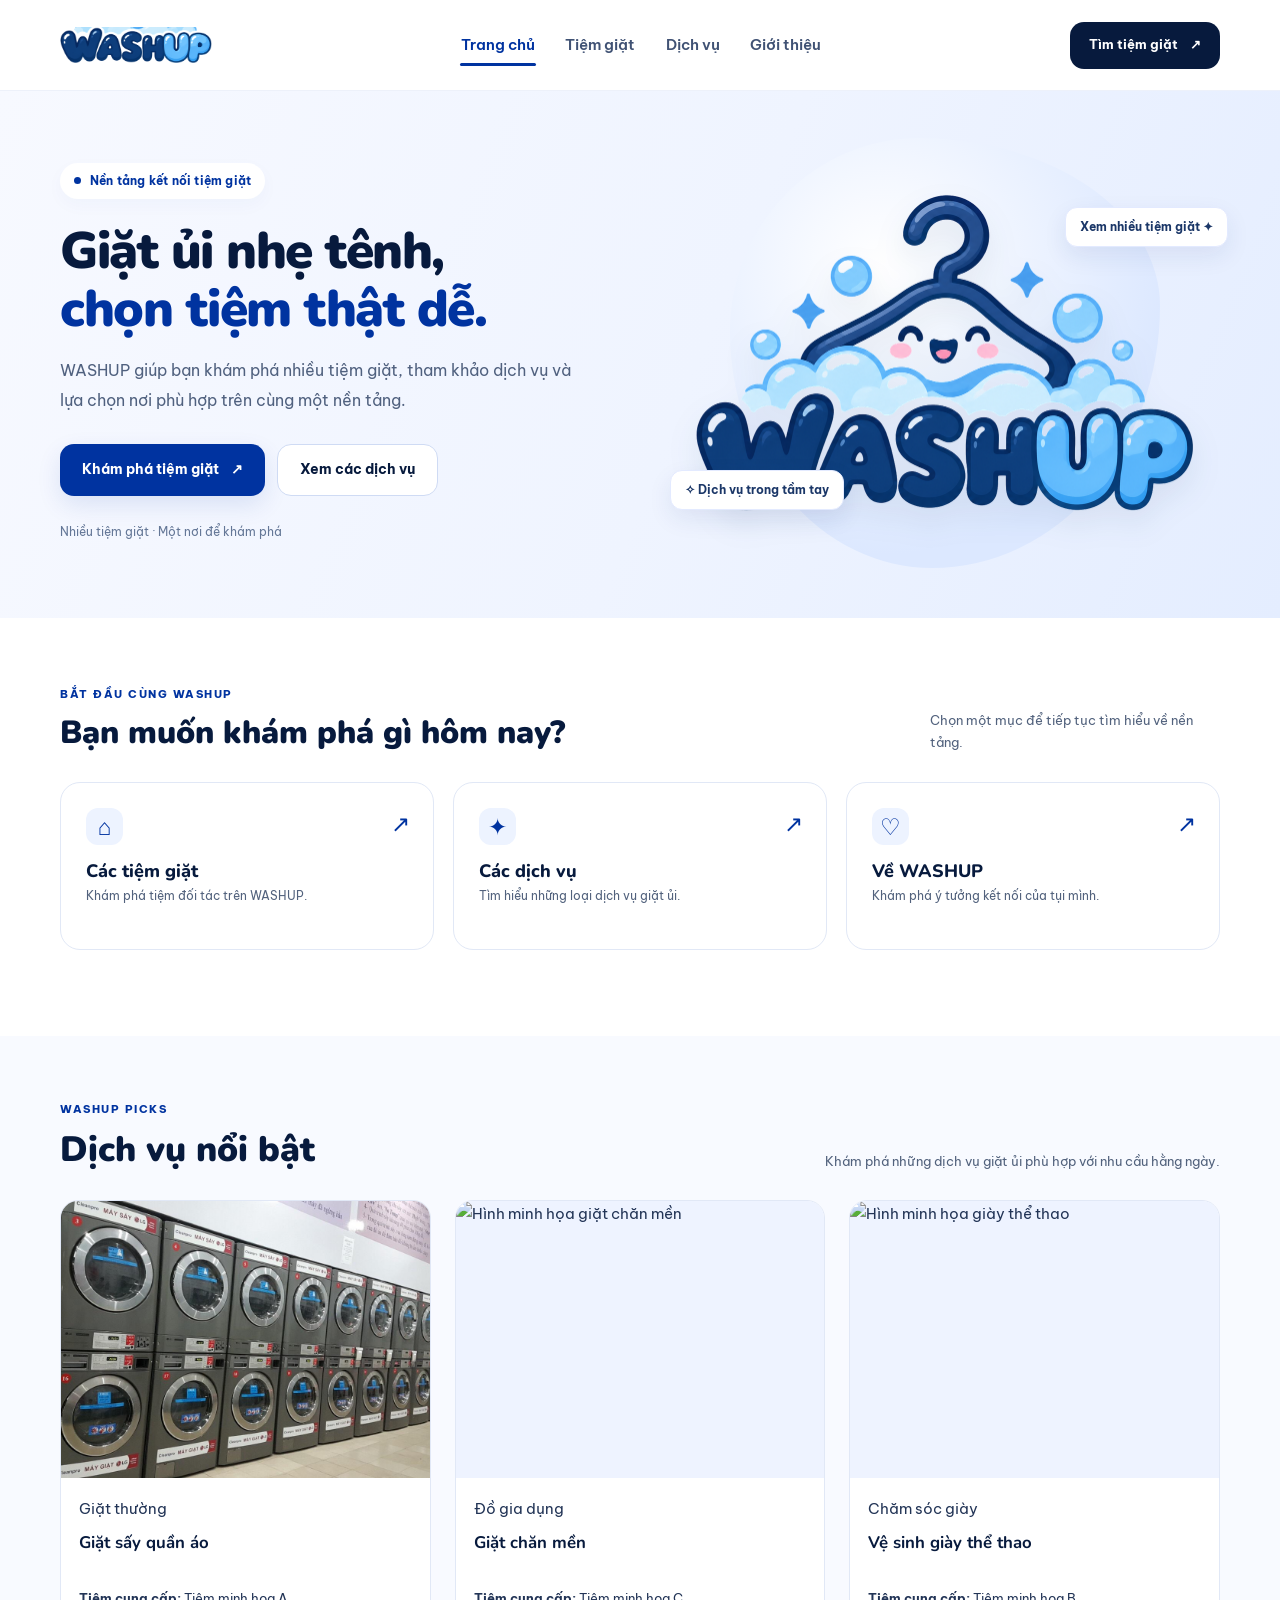
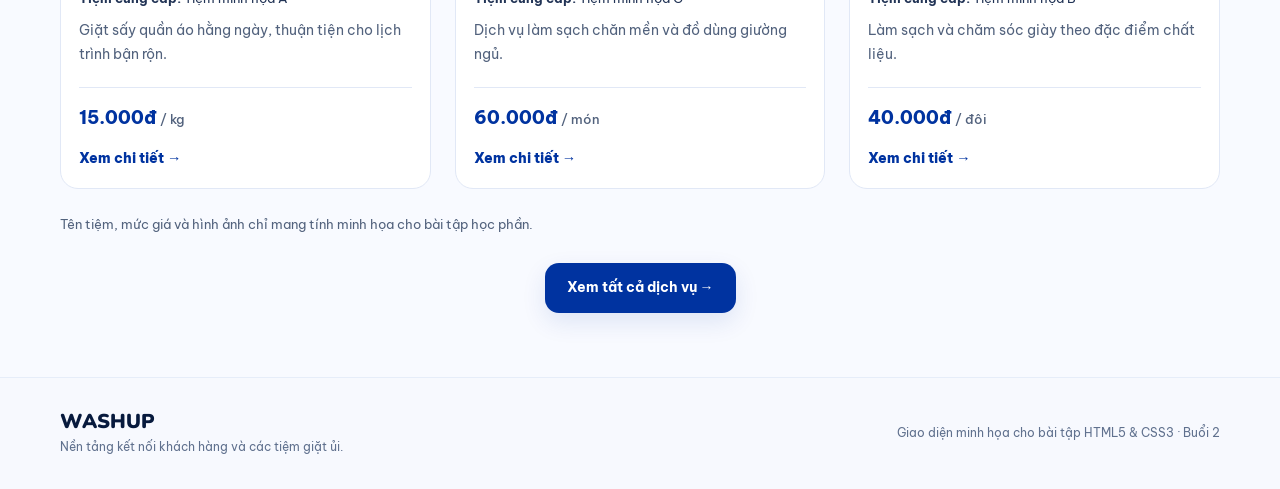
==== index.html @ eb6d55d2 "Dong bo toan bo hinh anh dich vu giat say giua tat ca cac trang HTML" ====
<!DOCTYPE html>
<html lang="vi">
<head>
  <meta charset="UTF-8" />
  <meta name="viewport" content="width=device-width, initial-scale=1" />
  <meta name="description" content="WASHUP – sàn trung gian kết nối khách hàng và các tiệm giặt ủi." />
  <title>Trang chủ | WASHUP</title>
  <link rel="stylesheet" href="css/style.css" />
</head>
<body>
  <a class="skip-link" href="#main-content">Bỏ qua menu để đến nội dung</a>
<header class="site-header">
  <div class="container header-inner">

    <!-- Logo: liên kết về trang chủ -->
    <a
      class="brand"
      href="index.html"
      aria-label="WASHUP – Về trang chủ"
    >
      <img
        src="images/washup-logo-wordmark.png"
        width="176"
        height="52"
        alt="WASHUP"
      />
    </a>

    <!-- Menu điều hướng chính -->
    <nav class="main-nav" aria-label="Điều hướng chính">
      <a href="index.html" aria-current="page">Trang chủ</a>
      <a href="shops.html">Tiệm giặt</a>
      <a href="products.html">Dịch vụ</a>
      <a href="about.html">Giới thiệu</a>
    </nav>

    <!-- Liên kết đến danh sách tiệm giặt -->
    <a class="header-cta" href="shops.html">
      Tìm tiệm giặt
      <span aria-hidden="true">↗</span>
    </a>

  </div>
</header>
  <main id="main-content">
    <!-- BƯỚC 4: Banner là giao diện HTML/CSS, chưa xử lý tìm kiếm hoặc đặt dịch vụ. -->
<section class="hero" aria-labelledby="hero-title">
  <div class="container hero-grid">

    <!-- Phần thông điệp và liên kết khám phá -->
    <div class="hero-copy">

      <span class="eyebrow">
        <span class="eyebrow-dot" aria-hidden="true"></span>
        Nền tảng kết nối tiệm giặt
      </span>

      <h1 id="hero-title">
        Giặt ủi nhẹ tênh,<br />
        <span>chọn tiệm thật dễ.</span>
      </h1>

      <p>
        WASHUP giúp bạn khám phá nhiều tiệm giặt,
        tham khảo dịch vụ và lựa chọn nơi phù hợp
        trên cùng một nền tảng.
      </p>

      <div class="hero-actions">
        <a class="btn btn-primary" href="shops.html">
          Khám phá tiệm giặt
          <span aria-hidden="true">↗</span>
        </a>

        <a class="btn btn-secondary" href="products.html">
          Xem các dịch vụ
        </a>
      </div>

      <p class="hero-note">
        Nhiều tiệm giặt · Một nơi để khám phá
      </p>

    </div>

    <!-- Phần hình minh họa thương hiệu -->
    <div
      class="hero-visual"
      aria-label="Hình minh họa thương hiệu WASHUP"
    >

      <!-- Hình nền trang trí được định dạng bằng CSS -->
      <div class="hero-blob" aria-hidden="true"></div>

      <img
        class="hero-logo"
        src="images/washup-logo-full.png"
        width="800"
        height="580"
        alt="Logo WASHUP với móc áo đáng yêu, bọt xà phòng và chữ WASHUP"
      />

      <!-- Nhãn bổ sung quanh hình minh họa -->
      <div class="float-label float-top">
        Xem nhiều tiệm giặt
        <span aria-hidden="true">✦</span>
      </div>

      <div class="float-label float-bottom">
        <span aria-hidden="true">✧</span>
        Dịch vụ trong tầm tay
      </div>

    </div>

  </div>
</section>
    <section class="intro-nav" aria-labelledby="intro-heading">
      <div class="container">
        <div class="section-heading">
          <div><span class="section-kicker">BẮT ĐẦU CÙNG WASHUP</span><h2 id="intro-heading">Bạn muốn khám phá gì hôm nay?</h2></div>
          <p>Chọn một mục để tiếp tục tìm hiểu về nền tảng.</p>
        </div>
        <div class="quick-grid">
          <a class="quick-card" href="shops.html"><span class="quick-icon" aria-hidden="true">⌂</span><span class="quick-title">Các tiệm giặt</span><span class="quick-description">Khám phá tiệm đối tác trên WASHUP.</span><span class="quick-arrow" aria-hidden="true">↗</span></a>
          <a class="quick-card" href="products.html"><span class="quick-icon" aria-hidden="true">✦</span><span class="quick-title">Các dịch vụ</span><span class="quick-description">Tìm hiểu những loại dịch vụ giặt ủi.</span><span class="quick-arrow" aria-hidden="true">↗</span></a>
          <a class="quick-card" href="about.html"><span class="quick-icon" aria-hidden="true">♡</span><span class="quick-title">Về WASHUP</span><span class="quick-description">Khám phá ý tưởng kết nối của tụi mình.</span><span class="quick-arrow" aria-hidden="true">↗</span></a>
        </div>
      </div>
    </section>
    
<!-- QA02: DỊCH VỤ NỔI BẬT TRANG CHỦ -->
<section class="products-section home-featured"
         aria-labelledby="home-featured-title">
  <div class="container">

    <div class="section-heading">
      <div>
        <span class="section-kicker">WASHUP PICKS</span>
        <h2 id="home-featured-title">
          Dịch vụ nổi bật
        </h2>
      </div>
      <p>
        Khám phá những dịch vụ giặt ủi
        phù hợp với nhu cầu hằng ngày.
      </p>
    </div>

    <div class="products-grid home-featured-grid">

      <!-- DỊCH VỤ 1 -->
      <article class="product-card">
        <a class="product-image-link"
           href="service-detail.html#giat-say">
          <img
            src="images/dich-vu-giat-say-chuyen-nghiep-cua-chung-toi.jpg"
            alt="Hình minh họa giặt sấy quần áo"
            loading="lazy">
        </a>

        <div class="product-info">
          <span class="product-category">Giặt thường</span>
          <h3>Giặt sấy quần áo</h3>
          <p class="product-shop">
            <strong>Tiệm cung cấp:</strong>
            Tiệm minh họa A
          </p>
          <p class="product-description">
            Giặt sấy quần áo hằng ngày,
            thuận tiện cho lịch trình bận rộn.
          </p>

          <div class="product-bottom">
            <p class="product-price">
              15.000đ <span>/ kg</span>
            </p>
            <a class="product-link"
               href="service-detail.html#giat-say">
              Xem chi tiết →
            </a>
          </div>
        </div>
      </article>

      <!-- DỊCH VỤ 2 -->
      <article class="product-card">
        <a class="product-image-link"
           href="service-detail.html#chan-men">
          <img
            src="https://images.unsplash.com/photo-1631049307264-da0ec9d70304?auto=format&amp;fit=crop&amp;w=700&amp;q=80"
            alt="Hình minh họa giặt chăn mền"
            loading="lazy">
        </a>

        <div class="product-info">
          <span class="product-category">Đồ gia dụng</span>
          <h3>Giặt chăn mền</h3>
          <p class="product-shop">
            <strong>Tiệm cung cấp:</strong>
            Tiệm minh họa C
          </p>
          <p class="product-description">
            Dịch vụ làm sạch chăn mền
            và đồ dùng giường ngủ.
          </p>

          <div class="product-bottom">
            <p class="product-price">
              60.000đ <span>/ món</span>
            </p>
            <a class="product-link"
               href="service-detail.html#chan-men">
              Xem chi tiết →
            </a>
          </div>
        </div>
      </article>

      <!-- DỊCH VỤ 3 -->
      <article class="product-card">
        <a class="product-image-link"
           href="service-detail.html#ve-sinh-giay">
          <img
            src="https://images.unsplash.com/photo-1542291026-7eec264c27ff?auto=format&amp;fit=crop&amp;w=700&amp;q=80"
            alt="Hình minh họa giày thể thao"
            loading="lazy">
        </a>

        <div class="product-info">
          <span class="product-category">Chăm sóc giày</span>
          <h3>Vệ sinh giày thể thao</h3>
          <p class="product-shop">
            <strong>Tiệm cung cấp:</strong>
            Tiệm minh họa B
          </p>
          <p class="product-description">
            Làm sạch và chăm sóc giày
            theo đặc điểm chất liệu.
          </p>

          <div class="product-bottom">
            <p class="product-price">
              40.000đ <span>/ đôi</span>
            </p>
            <a class="product-link"
               href="service-detail.html#ve-sinh-giay">
              Xem chi tiết →
            </a>
          </div>
        </div>
      </article>

    </div>

    <p class="home-featured-note">
      Tên tiệm, mức giá và hình ảnh chỉ mang
      tính minh họa cho bài tập học phần.
    </p>

    <div class="home-featured-actions">
      <a class="btn btn-primary" href="products.html">
        Xem tất cả dịch vụ →
      </a>
    </div>

  </div>
</section>
  </main>
  <footer class="site-footer">
  <div class="container footer-inner">
    <div><strong>WASHUP</strong><p>Nền tảng kết nối khách hàng và các tiệm giặt ủi.</p></div>
    <p class="footer-note">Giao diện minh họa cho bài tập HTML5 &amp; CSS3 · Buổi 2</p>
  </div>
</footer>
</body>
</html>
---- css/style.css ----
/* WASHUP | Bài tập nhóm Buổi 2 | Bước 4 — HTML5 & CSS3 thuần */
/* Màu và font theo bản đặc tả docs/ui-design.md; không dùng JS/framework */
@import url('https://fonts.googleapis.com/css2?family=Be+Vietnam+Pro:wght@400;500;600;700&family=Nunito:wght@600;700;800;900&display=swap');

:root {
  --navy: #071a3d;
  --imperial: #0033a0;
  --blue: #477fe8;
  --pale: #eef3ff;
  --text: #223456;
  --muted: #60708e;
  --white: #ffffff;
  --border: #e1e8f6;
  --heading-font: 'Nunito', 'Arial Rounded MT Bold', Arial, sans-serif;
  --body-font: 'Be Vietnam Pro', Arial, sans-serif;
}
*, *::before, *::after { box-sizing: border-box; }
html { scroll-behavior: smooth; }
body { margin: 0; color: var(--text); background: var(--white); font-family: var(--body-font); font-size: 15px; line-height: 1.68; }
img { max-width: 100%; height: auto; display: block; }
a { color: inherit; text-decoration: none; }
button, a { -webkit-tap-highlight-color: transparent; }
a:focus-visible, button:focus-visible { outline: 3px solid var(--imperial); outline-offset: 4px; border-radius: 7px; }
.container { width: min(1160px, calc(100% - 48px)); margin-inline: auto; }
.skip-link { position: absolute; top: -100px; left: 16px; z-index: 999; background: var(--white); color: var(--navy); padding: 9px 16px; border-radius: 6px; }
.skip-link:focus { top: 10px; }
/* HEADER: chia bố cục bằng Flexbox và dùng chung trên 5 trang */

.site-header {
  background: var(--white);
  border-bottom: 1px solid #edf1fa;
  position: relative;
  z-index: 20;
}

.header-inner {
  display: flex;
  align-items: center;
  justify-content: space-between;
  gap: 24px;
  min-height: 90px;
}

.brand {
  display: inline-flex;
  align-items: center;
  flex: 0 0 auto;
  min-width: 0;
}

.brand img {
  display: block;
  width: 152px;
  max-width: 100%;
  height: auto;
  object-fit: contain;
}

.main-nav {
  display: flex;
  align-items: center;
  gap: clamp(12px, 2.2vw, 34px);
}

.main-nav a {
  position: relative;
  color: #405274;
  font-weight: 600;
  white-space: nowrap;
  padding: 10px 1px;
  transition: color .2s ease;
}

.main-nav a:hover,
.main-nav a[aria-current="page"] {
  color: var(--imperial);
}

.main-nav a[aria-current="page"]::after {
  content: '';
  position: absolute;
  height: 3px;
  border-radius: 99px;
  background: var(--imperial);
  left: 0;
  right: 0;
  bottom: 2px;
}

/* Định dạng chung cho liên kết hành động và nút */

.header-cta,
.btn {
  display: inline-flex;
  align-items: center;
  justify-content: center;
  gap: 12px;
  min-height: 47px;
  font-weight: 700;
  border-radius: 14px;
  transition: background .2s ease,
              transform .2s ease,
              box-shadow .2s ease,
              color .2s ease;
}

.header-cta {
  flex: 0 0 auto;
  background: var(--navy);
  color: var(--white);
  padding: 10px 19px;
  font-size: 13px;
}

.header-cta:hover {
  background: var(--imperial);
  transform: translateY(-2px);
}
/* HERO / BANNER trên trang chủ */

.hero {
  background: linear-gradient(
    112deg,
    #f7f9ff 0%,
    #eff4ff 54%,
    #e4edff 100%
  );
  overflow: hidden;
}

.hero-grid {
  display: grid;
  grid-template-columns: 1.03fr .97fr;
  align-items: center;
  gap: 25px;
  min-height: 525px;
  padding-block: 54px 58px;
}

/* Nhãn giới thiệu phía trên tiêu đề */

.eyebrow {
  display: inline-flex;
  align-items: center;
  gap: 9px;
  padding: 8px 14px;
  border-radius: 50px;
  color: var(--imperial);
  background: var(--white);
  font-size: 12px;
  font-weight: 700;
  letter-spacing: .2px;
  box-shadow: 0 6px 18px #0033a008;
}

.eyebrow-dot {
  width: 7px;
  height: 7px;
  background: var(--imperial);
  border-radius: 50%;
}

/* Tiêu đề và đoạn giới thiệu */

.hero h1 {
  margin: 23px 0 16px;
  color: var(--navy);
  font-family: var(--heading-font);
  font-size: clamp(37px, 4vw, 58px);
  font-weight: 900;
  letter-spacing: -1.5px;
  line-height: 1.14;
}

.hero h1 span {
  color: var(--imperial);
}

.hero-copy > p:not(.hero-note) {
  max-width: 520px;
  margin: 0 0 29px;
  color: #50617f;
  font-size: 16px;
  line-height: 1.9;
}

/* Các liên kết khám phá */

.hero-actions {
  display: flex;
  gap: 12px;
  flex-wrap: wrap;
}

.btn {
  padding: 13px 22px;
  font-size: 14px;
}

.btn-primary {
  background: var(--imperial);
  color: var(--white);
  box-shadow: 0 9px 24px #0033a01c;
}

.btn-primary:hover {
  background: var(--navy);
  transform: translateY(-2px);
  box-shadow: 0 12px 25px #071a3d23;
}

.btn-secondary {
  background: var(--white);
  color: var(--navy);
  border: 1px solid #cfdbf4;
}

.btn-secondary:hover {
  border-color: var(--imperial);
  color: var(--imperial);
  transform: translateY(-2px);
}

.hero-note {
  font-size: 12px;
  color: #647797;
  margin: 26px 0 0;
}

/* Vùng chứa hình minh họa */

.hero-visual {
  position: relative;
  min-height: 415px;
  display: flex;
  align-items: center;
  justify-content: center;
  isolation: isolate;
}

.hero-blob {
  position: absolute;
  top: 50%;
  left: 50%;
  transform: translate(-50%, -50%);
  width: min(430px, 95%);
  aspect-ratio: 1;
  background: radial-gradient(
    circle at 35% 30%,
    #fff 0%,
    #dce8ff 70%
  );
  border-radius: 44% 56% 53% 47% / 45% 39% 61% 55%;
  z-index: -1;
}

.hero-logo {
  width: min(500px, 92%);
  object-fit: contain;
  filter: drop-shadow(0 14px 15px #0d2d5814);
}

/* Các nhãn bổ sung quanh hình minh họa */

.float-label {
  position: absolute;
  padding: 9px 14px;
  border-radius: 12px;
  border: 1px solid #e3eaff;
  background: #fff;
  font-weight: 700;
  color: #1b3768;
  font-size: 12px;
  box-shadow: 0 9px 25px #17347515;
}

.float-top {
  top: 15%;
  right: -8px;
}

.float-bottom {
  bottom: 12%;
  left: 0;
}

/* Tối giản phần nối trang chủ, giữ đúng phạm vi bước 4 */
.intro-nav { padding-block: 67px 86px; }
.section-heading { display: flex; align-items: end; justify-content: space-between; gap: 25px; margin-bottom: 28px; }
.section-kicker { display: block; color: var(--imperial); letter-spacing: 1.5px; font-size: 11px; font-weight: 800; text-transform: uppercase; }
.section-heading h2 { color: var(--navy); font: 900 clamp(25px,2.5vw,32px)/1.3 var(--heading-font); margin: 9px 0 0; }
.section-heading p { max-width: 290px; color: var(--muted); font-size: 13px; margin: 0; }
.quick-grid { display: grid; grid-template-columns: repeat(3, minmax(0,1fr)); gap: 19px; }
.quick-card { position: relative; min-height: 168px; background: #fff; border: 1px solid var(--border); border-radius: 20px; padding: 25px; display: flex; flex-direction: column; transition: border-color .2s ease, transform .2s ease, box-shadow .2s ease; }
.quick-card:hover { transform: translateY(-4px); border-color: #a7bdf2; box-shadow: 0 14px 35px #001e6220; }
.quick-icon { color: var(--imperial); background: #edf3ff; width: 37px; height: 37px; display: grid; place-items: center; border-radius: 12px; font-size: 23px; line-height: 1; }
.quick-title { font: 800 18px var(--heading-font); color: var(--navy); margin-top: 14px; }
.quick-description { color: var(--muted); font-size: 12px; margin-top: 3px; padding-right: 12px; }
.quick-arrow { position: absolute; right: 23px; top: 22px; color: var(--imperial); font-size: 23px; }
.site-footer { background: #f7f9fe; border-top: 1px solid #e6edf9; }
.footer-inner { display: flex; gap: 24px; justify-content: space-between; align-items: center; padding-block: 30px; }
.footer-inner strong { color: var(--navy); font: 900 20px var(--heading-font); }
.footer-inner p { font-size: 12px; color: #60718e; margin: 2px 0; }
.footer-note { text-align: right; }
/* Khung 4 trang còn lại — chưa thay thế nội dung của Bước 5/6 */
.page-hero { background: linear-gradient(115deg,#f7f9ff,#ebf1ff); padding-block: 82px 72px; }
.page-hero h1 { font: 900 clamp(35px,4vw,54px)/1.18 var(--heading-font); color: var(--navy); margin: 13px 0; }
.page-hero p { color: #546784; max-width: 590px; font-size: 15px; margin-bottom: 27px; }
.page-placeholder { padding-block: 56px 90px; }
.placeholder-card { border-radius: 22px; border: 1px dashed #c9d7f1; padding: 46px 30px; text-align: center; background: #fbfcff; }
.placeholder-icon { display: inline-grid; place-items: center; width: 46px; height: 46px; border-radius: 15px; background: #edf3ff; color: var(--imperial); font-size: 25px; }
.placeholder-card h2 { color: var(--navy); font: 800 26px var(--heading-font); margin: 16px 0 4px; }
.placeholder-card p { color: var(--muted); font-size: 14px; max-width: 620px; margin: 0 auto 15px; }
.text-link { color: var(--imperial); font-weight: 700; text-decoration: underline; text-underline-offset: 4px; }
.text-link:hover { color: var(--navy); }
/* RESPONSIVE CƠ SỞ: HEADER, BANNER VÀ CÁC THÀNH PHẦN LIÊN QUAN */

/* Thu gọn khoảng cách khi vùng hiển thị không vượt quá 1040px */
@media (max-width: 1040px) {
  .header-inner {
    gap: 15px;
  }

  .brand img {
    width: 125px;
  }

  .main-nav {
    gap: 16px;
  }

  .header-cta {
    padding-inline: 13px;
  }

  .hero-grid {
    min-height: 470px;
    gap: 12px;
  }

  .hero h1 {
    font-size: clamp(35px, 4.1vw, 47px);
  }

  .float-top {
    right: 0;
  }
}

/* Chuyển bố cục header và banner khi không vượt quá 760px */
@media (max-width: 760px) {
  .container {
    width: min(100% - 34px, 640px);
  }

  .header-inner {
    display: grid;
    grid-template-columns: 1fr auto;
    column-gap: 12px;
    row-gap: 0;
    padding-top: 9px;
  }

  .brand img {
    width: 125px;
  }

  .header-cta {
    min-height: 38px;
    font-size: 12px;
    padding: 6px 12px;
  }

  .main-nav {
    grid-column: 1 / -1;
    grid-row: 2;
    overflow-x: auto;
    display: flex;
    gap: 23px;
    padding: 0 0 4px;
    scrollbar-width: thin;
  }

  .main-nav a {
    font-size: 13px;
    padding: 10px 0;
  }

  .hero-grid {
    grid-template-columns: 1fr;
    padding-block: 47px 36px;
    gap: 0;
  }

  .hero h1 {
    font-size: clamp(37px, 7vw, 48px);
  }

  .hero-visual {
    min-height: 340px;
  }

  .hero-logo {
    max-width: 430px;
  }

  .float-top {
    right: 4%;
    top: 11%;
  }

  .float-bottom {
    left: 1%;
    bottom: 11%;
  }

  /* Giữ các quy tắc cho phần khám phá nhanh */
  .quick-grid {
    grid-template-columns: 1fr 1fr;
  }

  .section-heading {
    display: block;
  }

  .section-heading p {
    margin-top: 10px;
    max-width: none;
  }
}

/* Điều chỉnh bổ sung khi vùng hiển thị không vượt quá 480px */
@media (max-width: 480px) {
  .brand img {
    width: 113px;
  }

  .header-cta {
    font-size: 11px;
    padding-inline: 11px;
  }

  .hero-grid {
    padding-top: 38px;
  }

  .hero h1 {
    font-size: 36px;
    letter-spacing: -1px;
  }

  .hero-copy > p:not(.hero-note) {
    font-size: 14px;
    line-height: 1.8;
  }

  .hero-actions .btn {
    flex: 1 1 100%;
  }

  .hero-note {
    display: none;
  }

  .hero-visual {
    min-height: 275px;
    margin-top: 5px;
  }

  .float-label {
    font-size: 10px;
    padding: 6px 9px;
  }

  .float-bottom {
    bottom: 7%;
  }

  .float-top {
    top: 8%;
  }

  /* Giữ các quy tắc cho phần khám phá nhanh */
  .intro-nav {
    padding-block: 50px 62px;
  }

  .quick-grid {
    grid-template-columns: 1fr;
  }

  .quick-card {
    min-height: 140px;
    padding: 19px;
  }

  /* Giữ các quy tắc cho footer */
  .footer-inner {
    flex-direction: column;
    align-items: flex-start;
  }

  .footer-note {
    text-align: left;
  }

  /* Giữ các quy tắc cho khung nội dung hiện có */
  .page-hero {
    padding-block: 56px 54px;
  }

  .placeholder-card {
    padding: 35px 18px;
  }
}
@media (prefers-reduced-motion: reduce) {
  html { scroll-behavior: auto; }
  *, *::before, *::after { transition-duration: 0.01ms !important; animation-duration: 0.01ms !important; }
}

/* ==========================================================================
   BƯỚC 5: XÂY DỰNG TRANG DANH SÁCH SẢN PHẨM / DỊCH VỤ (products.html)
   ========================================================================== */

/* Hero Banner */
.products-hero {
  padding: 64px 0;
  background: linear-gradient(135deg, #eef3ff 0%, #dce8ff 100%);
  overflow: hidden;
}

.products-hero-inner {
  display: grid;
  grid-template-columns: 1.1fr 0.9fr;
  align-items: center;
  gap: 48px;
}

.products-hero-content {
  max-width: 650px;
}

.products-hero h1 {
  margin: 14px 0 18px;
  color: var(--navy);
  font-family: var(--heading-font);
  font-size: clamp(2.1rem, 4vw, 3.5rem);
  line-height: 1.16;
  letter-spacing: -0.04em;
}

.products-hero-content > p {
  color: var(--muted);
  font-size: 1rem;
  line-height: 1.8;
  max-width: 570px;
}

.hero-actions {
  display: flex;
  flex-wrap: wrap;
  gap: 12px;
  margin-top: 26px;
}

.btn-outline {
  color: var(--imperial);
  background: transparent;
  border: 1px solid var(--imperial);
}

.btn-outline:hover {
  color: var(--white);
  background: var(--imperial);
}

.hero-benefits {
  display: flex;
  flex-wrap: wrap;
  gap: 10px 18px;
  margin-top: 24px;
  color: var(--text);
  font-size: 0.82rem;
}

.hero-visual {
  position: relative;
  min-width: 0;
}

.products-hero .hero-visual > img {
  display: block;
  width: 100%;
  aspect-ratio: 4 / 4.2;
  object-fit: cover;
  border-radius: 28px;
  box-shadow: 0 20px 50px rgba(7, 26, 61, 0.14);
}

.hero-floating-card {
  position: absolute;
  left: -24px;
  bottom: 24px;
  display: flex;
  align-items: center;
  gap: 14px;
  padding: 16px 20px;
  background: var(--white);
  border: 1px solid var(--border);
  border-radius: 18px;
  box-shadow: 0 16px 36px rgba(7, 26, 61, 0.12);
}

.floating-icon {
  font-size: 1.6rem;
}

.hero-floating-card strong {
  display: block;
  color: var(--navy);
  font-size: 0.95rem;
}

.hero-floating-card p {
  margin: 2px 0 0;
  color: var(--muted);
  font-size: 0.8rem;
}

/* Products Section & Grid Layout */
.products-section {
  padding: 64px 0;
}

.products-section:nth-of-type(even) {
  background: #fbfcfe;
}

.products-section .section-heading {
  display: flex;
  align-items: flex-end;
  justify-content: space-between;
  gap: 24px;
  margin-bottom: 28px;
}

.products-section .section-heading h2 {
  margin: 8px 0 0;
  color: var(--navy);
  font-family: var(--heading-font);
  font-size: clamp(1.6rem, 3vw, 2.2rem);
}

.products-section .section-heading > p {
  max-width: 440px;
  margin: 0;
  color: var(--muted);
  line-height: 1.7;
}

/* CSS Grid cho 4 cột trên Desktop */
.products-grid {
  display: grid;
  grid-template-columns: repeat(4, minmax(0, 1fr));
  gap: 24px;
}

/* Product Card */
.product-card {
  display: flex;
  flex-direction: column;
  min-width: 0;
  overflow: hidden;
  background: var(--white);
  border: 1px solid var(--border);
  border-radius: 18px;
  transition: transform 0.22s ease, box-shadow 0.22s ease, border-color 0.22s ease;
}

.product-card:hover {
  transform: translateY(-5px);
  border-color: #b7c9f2;
  box-shadow: 0 16px 34px rgba(7, 26, 61, 0.10);
}

.product-card:focus-within {
  outline: 3px solid var(--blue);
  outline-offset: 3px;
}

.product-image-link {
  position: relative;
  display: block;
  overflow: hidden;
  aspect-ratio: 4 / 3;
  background: var(--pale);
}

.product-image-link img {
  display: block;
  width: 100%;
  height: 100%;
  object-fit: cover;
  transition: transform 0.3s ease;
}

.product-card:hover .product-image-link img {
  transform: scale(1.05);
}

.product-ribbon {
  position: absolute;
  top: 12px;
  left: 12px;
  max-width: calc(100% - 24px);
  padding: 7px 10px;
  color: var(--imperial);
  background: var(--white);
  border-radius: 8px;
  font-size: 0.72rem;
  font-weight: 800;
  box-shadow: 0 4px 12px rgba(0, 51, 160, 0.12);
}

.product-info {
  display: flex;
  flex: 1;
  flex-direction: column;
  padding: 18px;
}

/* BƯỚC 5: Thông tin tiệm cung cấp trên thẻ dịch vụ */
.product-shop {
  margin: 0 0 10px;
  color: var(--text);
  font-size: 0.82rem;
  line-height: 1.6;
  overflow-wrap: anywhere;
}

.product-info h3 {
  min-height: 2.8em;
  margin: 10px 0;
  color: var(--navy);
  font-family: var(--heading-font);
  font-size: 1.05rem;
  line-height: 1.4;
  overflow-wrap: anywhere;
}

.product-description {
  flex: 1;
  margin: 0;
  color: var(--muted);
  font-size: 0.88rem;
  line-height: 1.7;
}

.product-bottom {
  display: flex;
  flex-direction: column;
  align-items: flex-start;
  gap: 12px;
  margin-top: 20px;
  padding-top: 15px;
  border-top: 1px solid var(--border);
}

.product-price {
  margin: 0;
  color: var(--imperial);
  font-size: 1.15rem;
  font-weight: 800;
}

.product-price span {
  color: var(--muted);
  font-size: 0.82rem;
  font-weight: 500;
}

.product-link {
  color: var(--imperial);
  font-size: 0.9rem;
  font-weight: 800;
  text-decoration: none;
  display: inline-flex;
  align-items: center;
  gap: 6px;
  transition: color 0.2s ease;
}

.product-link:hover,
.product-link:focus-visible {
  color: var(--navy);
  text-decoration: underline;
  text-underline-offset: 4px;
}

.product-link:focus-visible,
.hero-actions a:focus-visible,
.header-cta:focus-visible {
  outline: 3px solid var(--imperial);
  outline-offset: 4px;
}

.products-note {
  margin-top: 24px;
  color: var(--muted);
  font-size: 0.82rem;
  line-height: 1.7;
}

/* Membership Section */
.membership-section {
  background: #f7f9ff;
}

.products-grid-membership {
  grid-template-columns: repeat(3, minmax(0, 1fr));
}

.membership-icon {
  display: grid;
  place-items: center;
  width: 54px;
  height: 54px;
  margin: 22px 18px 0;
  border-radius: 16px;
  background: var(--pale);
  color: var(--imperial);
  font-size: 1.7rem;
  font-weight: 800;
}

.membership-card .product-info h3 {
  min-height: auto;
}

/* Products Call To Action */
.products-cta {
  padding: 44px 0;
  color: var(--white);
  background: var(--navy);
}

.products-cta-inner {
  display: flex;
  align-items: center;
  justify-content: space-between;
  gap: 28px;
}

.products-cta .section-kicker {
  color: #b9d0ff;
}

.products-cta h2 {
  margin: 10px 0;
  color: var(--white);
  font-family: var(--heading-font);
}

.products-cta p {
  margin: 0;
  color: #d5def2;
  line-height: 1.7;
}

.products-cta .btn {
  flex-shrink: 0;
}

/* ==========================================================================
   RESPONSIVE DESIGN (Bước 5)
   ========================================================================== */

/* Máy tính bảng (Tablet - 768px / max-width: 1000px) */
@media (max-width: 1000px) {
  .products-hero-inner {
    gap: 28px;
  }

  .products-grid {
    grid-template-columns: repeat(2, minmax(0, 1fr));
    gap: 20px;
  }

  .products-grid-membership {
    grid-template-columns: repeat(2, minmax(0, 1fr));
  }
}

/* Điện thoại & màn hình nhỏ (Mobile - 390px / max-width: 700px) */
@media (max-width: 700px) {
  .products-hero {
    padding: 42px 0;
  }

  .products-hero-inner {
    grid-template-columns: 1fr;
  }


.products-hero .hero-visual {
  max-width: 520px;
  width: 100%;
  margin: 0 auto;
  aspect-ratio: 5 / 3.5;
}


  .hero-floating-card {
    left: 12px;
    bottom: 12px;
  }

  .products-section {
    padding: 38px 0;
  }

  .products-section .section-heading {
    align-items: flex-start;
    flex-direction: column;
    gap: 10px;
  }

  .products-cta-inner {
    align-items: flex-start;
    flex-direction: column;
  }
}

@media (max-width: 480px) {
  .products-grid,
  .products-grid-membership {
    grid-template-columns: 1fr;
    gap: 18px;
  }

  .hero-actions {
    align-items: stretch;
    flex-direction: column;
  }

  .hero-actions .btn {
    text-align: center;
  }

  .hero-benefits {
    flex-direction: column;
    gap: 8px;
  }

  .product-info {
    padding: 16px;
  }
}

/* Hỗ trợ giảm chuyển động */
@media (prefers-reduced-motion: reduce) {
  .product-card,
  .product-image-link img {
    transition: none;
  }

  .product-card:hover {
    transform: none;
  }
}

/* ==========================================================================
   BƯỚC 6B: XÂY DỰNG TRANG GIỚI THIỆU CỬA HÀNG (about.html)
   ========================================================================== */

/* Hero Banner Trang Giới Thiệu */
.about-hero {
  padding: 64px 0 54px;
  background: linear-gradient(115deg, var(--pale) 0%, #dce8ff 100%);
  text-align: center;
}

.about-hero h1 {
  margin: 12px 0 16px;
  color: var(--navy);
  font-family: var(--heading-font);
  font-size: clamp(2.1rem, 4vw, 3.2rem);
  font-weight: 900;
  line-height: 1.18;
  letter-spacing: -0.03em;
}

.about-hero p {
  max-width: 650px;
  margin: 0 auto;
  color: var(--muted);
  font-size: 1.05rem;
  line-height: 1.75;
}

/* Khung chính trang About */
.about-main {
  padding-block: 56px 80px;
}

.about-section {
  margin-bottom: 64px;
}

.about-section:last-child {
  margin-bottom: 0;
}

/* Section 1: Câu chuyện thương hiệu */
.story-grid {
  display: grid;
  grid-template-columns: 1.1fr 0.9fr;
  gap: 48px;
  align-items: center;
}

.story-text h2 {
  margin: 8px 0 18px;
  color: var(--navy);
  font-family: var(--heading-font);
  font-size: clamp(1.6rem, 3vw, 2.2rem);
  font-weight: 800;
}

.story-text p {
  margin-bottom: 16px;
  color: var(--text);
  font-size: 0.98rem;
  line-height: 1.8;
}

.story-image img {
  width: 100%;
  aspect-ratio: 4 / 3;
  object-fit: cover;
  border-radius: 20px;
  border: 1px solid var(--border);
  box-shadow: 0 16px 36px rgba(7, 26, 61, 0.1);
}

/* Section 2: Giá trị nổi bật */
.text-center {
  text-align: center;
}

.features-section .section-heading h2 {
  margin-top: 6px;
  color: var(--navy);
  font-family: var(--heading-font);
  font-size: clamp(1.6rem, 3vw, 2.2rem);
}

.features-grid {
  display: grid;
  grid-template-columns: repeat(4, minmax(0, 1fr));
  gap: 24px;
  margin-top: 32px;
}

.feature-card {
  padding: 28px 20px;
  background: var(--white);
  border: 1px solid var(--border);
  border-radius: 18px;
  text-align: center;
  transition: transform 0.22s ease, box-shadow 0.22s ease, border-color 0.22s ease;
}

.feature-card:hover {
  transform: translateY(-5px);
  border-color: #b7c9f2;
  box-shadow: 0 16px 34px rgba(7, 26, 61, 0.1);
}

.feature-icon {
  display: inline-grid;
  place-items: center;
  width: 52px;
  height: 52px;
  margin-bottom: 16px;
  background: var(--pale);
  color: var(--imperial);
  border-radius: 14px;
  font-size: 1.6rem;
}

.feature-card h3 {
  margin: 0 0 10px;
  color: var(--navy);
  font-family: var(--heading-font);
  font-size: 1.05rem;
  font-weight: 800;
}

.feature-card p {
  margin: 0;
  color: var(--muted);
  font-size: 0.88rem;
  line-height: 1.65;
}

/* Section 3: Khung Thông Tin Liên Hệ */
.contact-card {
  max-width: 800px;
  margin: 0 auto;
  padding: 32px 36px;
  background: #fbfcfe;
  border: 1px solid var(--border);
  border-left: 5px solid var(--imperial);
  border-radius: 0 18px 18px 0;
  box-shadow: 0 10px 24px rgba(7, 26, 61, 0.04);
}

.contact-card h3 {
  margin: 6px 0 16px;
  color: var(--navy);
  font-family: var(--heading-font);
  font-size: 1.3rem;
}

.contact-card p {
  margin-bottom: 10px;
  color: var(--text);
  font-size: 0.95rem;
  line-height: 1.65;
}

.contact-card p:last-child {
  margin-bottom: 0;
}

/* Responsive cho Trang Giới Thiệu */
@media (max-width: 1000px) {
  .story-grid {
    grid-template-columns: 1fr;
    gap: 28px;
  }

  .features-grid {
    grid-template-columns: repeat(2, minmax(0, 1fr));
    gap: 20px;
  }
}

@media (max-width: 480px) {
  .features-grid {
    grid-template-columns: 1fr;
  }

  .about-hero {
    padding: 42px 0;
  }

  .contact-card {
    padding: 22px 20px;
  }
}

/* =========================================
   BƯỚC 8: HOVER, FOCUS VÀ TRẢI NGHIỆM NGƯỜI DÙNG
   ========================================= */

/* 1. Hover cho các nút và liên kết */
@media (hover: hover) {
    .header-cta:hover,
    .btn-primary:hover {
        background-color: #071a3d;
        color: #ffffff;
    }

    .btn-secondary:hover,
    .btn-outline:hover {
        color: #0033a0;
        background-color: #eef3ff;
        border-color: #0033a0;
    }

    .main-nav a:hover,
    .text-link:hover,
    .product-link:hover {
        color: #071a3d;
        text-decoration: underline;
        text-underline-offset: 4px;
    }

    /* 2. Hover cho thẻ sản phẩm */
    .product-card:hover {
        transform: none;
        border-color: #477fe8;
        box-shadow: 0 8px 24px rgba(7, 26, 61, 0.12);
    }

    .product-card:hover .product-image-link img {
        transform: scale(1.03);
    }
}

/* 3. Focus khi sử dụng bàn phím */
a:focus-visible,
button:focus-visible {
    outline: 3px solid #0033a0;
    outline-offset: 4px;
    border-radius: 5px;
}

/* Hiển thị focus khi thao tác bên trong thẻ sản phẩm */
.product-card:focus-within {
    outline: 3px solid #477fe8;
    outline-offset: 3px;
}

/* 4. Transition mượt mà, không làm xê dịch bố cục */
.product-card,
.btn,
.header-cta,
.product-link,
.main-nav a,
.text-link {
    transition: color 0.2s ease,
                background-color 0.2s ease,
                border-color 0.2s ease,
                box-shadow 0.2s ease;
}

/* 5. Cải thiện độ tương phản của chữ */
:root {
    --muted: #52627d;
}

/* 6. Hỗ trợ người dùng hạn chế chuyển động */
@media (prefers-reduced-motion: reduce) {
    *,
    *::before,
    *::after {
        scroll-behavior: auto !important;
        transition: none !important;
        animation: none !important;
    }

    .product-card:hover,
    .product-card:hover .product-image-link img {
        transform: none;
    }
}

/* BƯỚC 7: Chuẩn hóa hình ảnh banner trang chủ */
.hero .hero-visual {
  min-width: 0;
  display: flex;
  align-items: center;
  justify-content: center;
}

.hero .hero-logo {
  display: block;
  width: min(500px, 92%);
  max-width: 100%;
  height: auto;
  object-fit: contain;
}

@media (max-width: 480px) {
  .hero .hero-visual {
    width: 100%;
    min-height: 0;
    height: auto;
    margin-top: 20px;
    padding: 20px 0;
    overflow: hidden;
  }

  .hero .hero-logo {
    display: block;
    width: 100%;
    max-width: 300px;
    height: auto;
    object-fit: contain;
    margin: 0 auto;
  }

  .hero .hero-blob {
    width: 90%;
    max-width: 280px;
  }

  .hero .float-top {
    top: 8%;
    right: 0;
  }

  .hero .float-bottom {
    bottom: 8%;
    left: 0;
  }

  .hero .float-label {
    z-index: 2;
  }
}


/* BƯỚC 6B: Liên kết điều hướng trang giới thiệu */
.about-actions {
  display: flex;
  flex-wrap: wrap;
  gap: 12px;
  margin-top: 24px;
}

@media (max-width: 480px) {
  .about-actions {
    flex-direction: column;
  }

  .about-actions .btn {
    width: 100%;
  }
}

/* TRANG TIỆM GIẶT WASHUP */
.shops-section {
  padding: 64px 0 76px;
  background: #f8faff;
}

.shops-heading {
  max-width: 720px;
  margin-bottom: 32px;
}

.shops-heading h2 {
  margin: 10px 0 12px;
  color: var(--navy);
  font-family: var(--heading-font);
  font-size: clamp(26px, 3vw, 36px);
}

.shops-heading p {
  color: var(--muted);
  line-height: 1.8;
}

.shops-grid {
  display: grid;
  grid-template-columns: repeat(3, minmax(0, 1fr));
  gap: 24px;
}

.shop-card {
  display: flex;
  flex-direction: column;
  min-width: 0;
  overflow: hidden;
  background: var(--white);
  border: 1px solid var(--border);
  border-radius: 20px;
  box-shadow: 0 10px 28px rgba(7,26,61,.06);
}

.shop-card > img {
  width: 100%;
  aspect-ratio: 4 / 3;
  object-fit: cover;
  display: block;
}

.shop-card-body {
  display: flex;
  flex: 1;
  flex-direction: column;
  align-items: flex-start;
  padding: 24px;
}

.shop-tag {
  color: var(--imperial);
  font-size: 12px;
  font-weight: 800;
}

.shop-card h3 {
  color: var(--navy);
  font-family: var(--heading-font);
  font-size: 24px;
  margin: 10px 0;
}

.shop-card p {
  color: var(--muted);
  line-height: 1.75;
}

.shop-card h4 {
  color: var(--navy);
  margin: 12px 0 8px;
}

.shop-card ul {
  padding-left: 20px;
  line-height: 1.9;
  margin-bottom: 24px;
}

.shop-card .btn {
  margin-top: auto;
}

.shops-disclaimer {
  margin-top: 28px;
  padding: 16px 18px;
  background: #eef3ff;
  color: var(--navy);
  border-radius: 12px;
  line-height: 1.7;
}

@media (max-width: 1000px) {
  .shops-grid {
    grid-template-columns: repeat(2, minmax(0, 1fr));
  }
}

@media (max-width: 650px) {
  .shops-grid {
    grid-template-columns: 1fr;
  }

  .shops-section {
    padding: 40px 0 56px;
  }

  .shop-card-body {
    padding: 20px;
  }
}

/* QA02: Dịch vụ nổi bật trang chủ */
.home-featured {
  background: #f8faff;
}

.home-featured-grid {
  grid-template-columns: repeat(3, minmax(0, 1fr));
}

.home-featured-note {
  margin: 24px 0 0;
  color: var(--muted);
  font-size: 13px;
  line-height: 1.7;
}

.home-featured-actions {
  display: flex;
  justify-content: center;
  margin-top: 28px;
}

@media (max-width: 1000px) {
  .home-featured-grid {
    grid-template-columns: repeat(2, minmax(0, 1fr));
  }
}

@media (max-width: 650px) {
  .home-featured-grid {
    grid-template-columns: 1fr;
  }
}
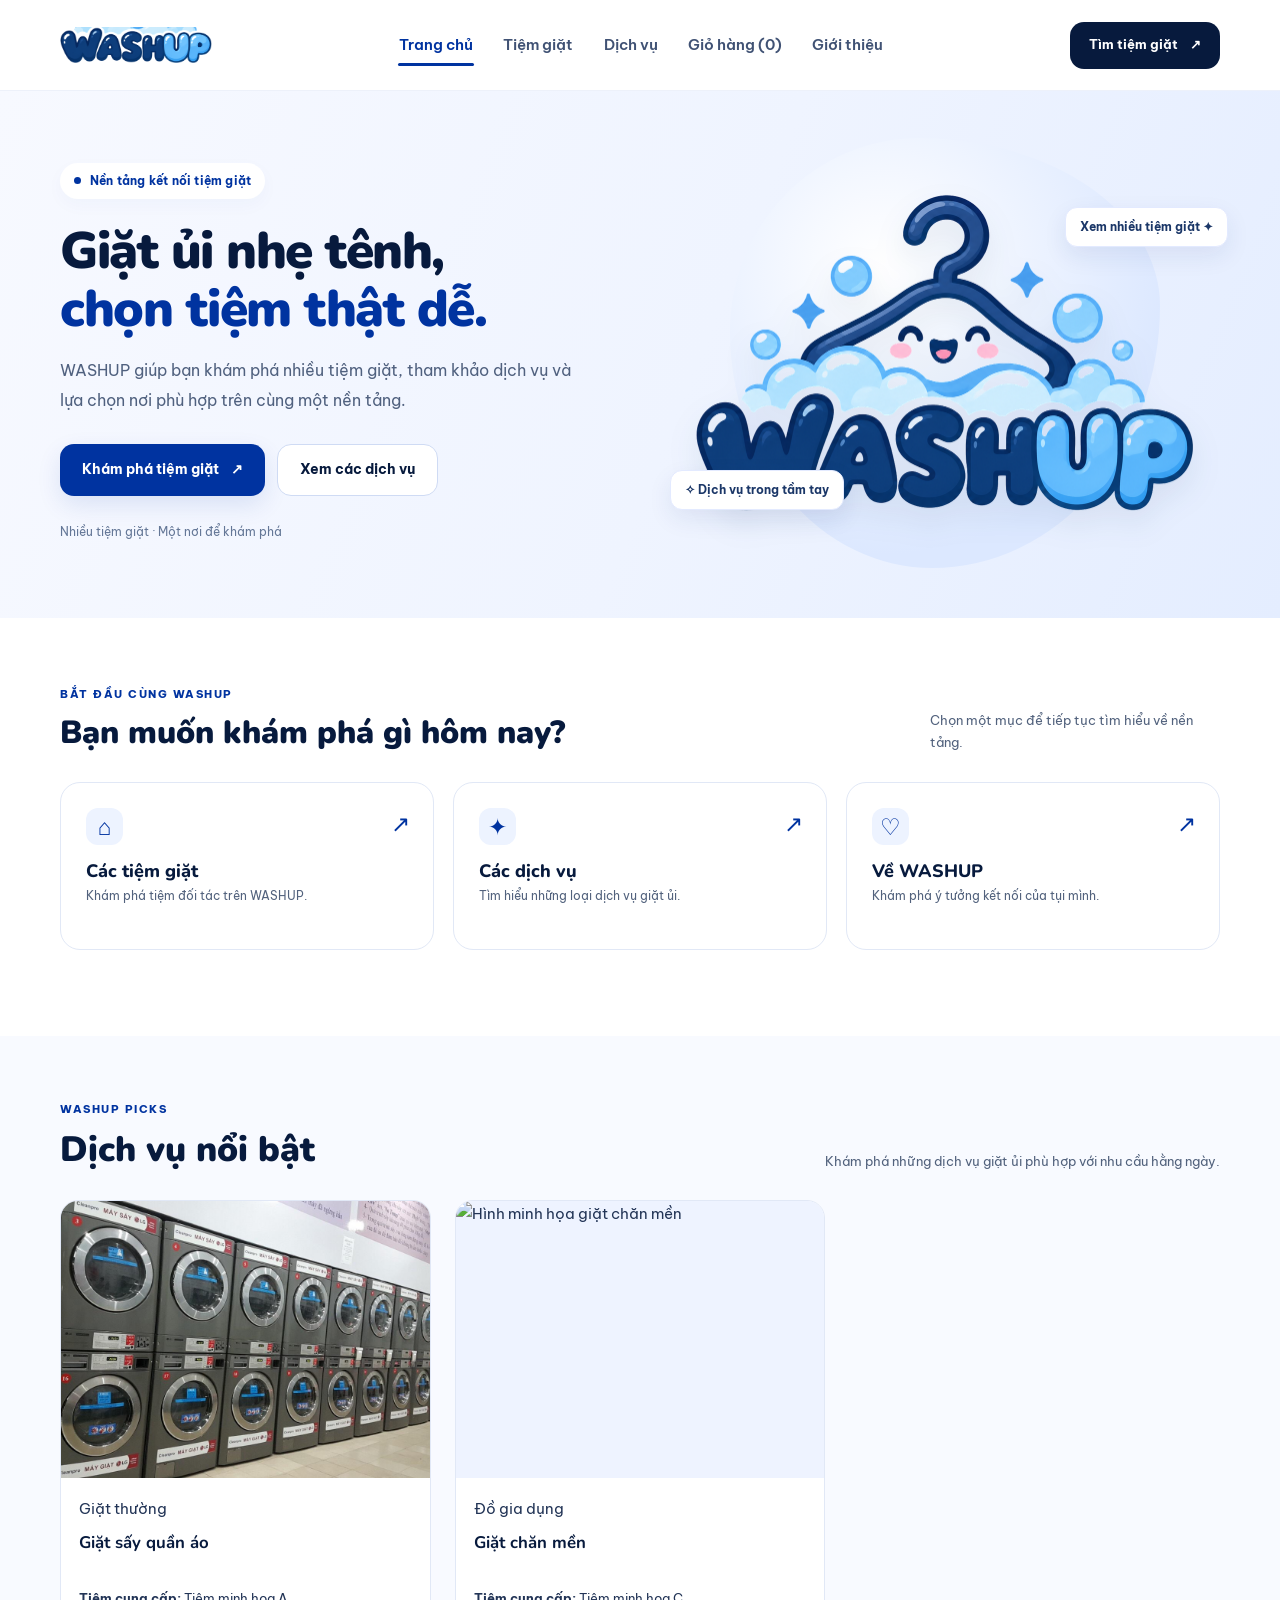
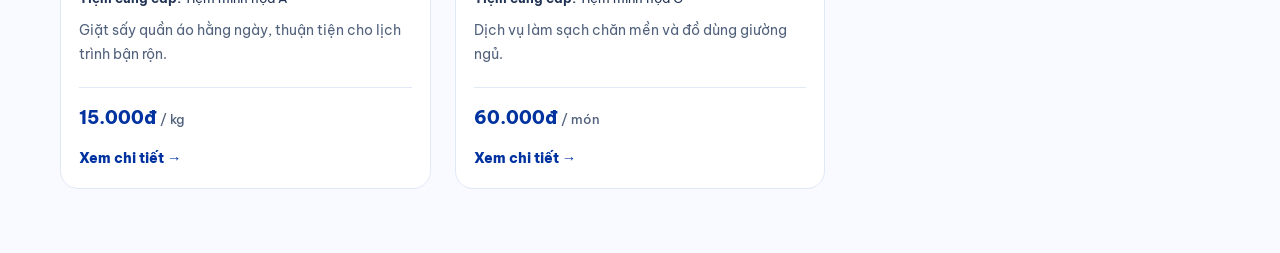
==== commit 8515a29c: "Refactor header and main sections in index.html" ====
--- a/index.html
+++ b/index.html
@@ -9,112 +9,109 @@
 </head>
 <body>
   <a class="skip-link" href="#main-content">Bỏ qua menu để đến nội dung</a>
-<header class="site-header">
-  <div class="container header-inner">
-
-    <!-- Logo: liên kết về trang chủ -->
-    <a
-      class="brand"
-      href="index.html"
-      aria-label="WASHUP – Về trang chủ"
-    >
-      <img
-        src="images/washup-logo-wordmark.png"
-        width="176"
-        height="52"
-        alt="WASHUP"
-      />
-    </a>
-
-    <!-- Menu điều hướng chính -->
-    <nav class="main-nav" aria-label="Điều hướng chính">
-      <a href="index.html" aria-current="page">Trang chủ</a>
-      <a href="shops.html">Tiệm giặt</a>
-      <a href="products.html">Dịch vụ</a>
-      <a href="about.html">Giới thiệu</a>
-    </nav>
-
-    <!-- Liên kết đến danh sách tiệm giặt -->
-    <a class="header-cta" href="shops.html">
-      Tìm tiệm giặt
-      <span aria-hidden="true">↗</span>
-    </a>
-
-  </div>
-</header>
+
+  <!-- HEADER -->
+  <header class="site-header">
+    <div class="container header-inner">
+
+      <!-- Logo: liên kết về trang chủ -->
+      <a class="brand" href="index.html" aria-label="WASHUP – Về trang chủ">
+        <img src="images/washup-logo-wordmark.png" width="176" height="52" alt="WASHUP" />
+      </a>
+
+      <!-- Menu điều hướng chính -->
+      <nav class="main-nav" aria-label="Điều hướng chính">
+        <a href="index.html" aria-current="page">Trang chủ</a>
+        <a href="shops.html">Tiệm giặt</a>
+        <a href="products.html">Dịch vụ</a>
+        <!-- ĐÃ THÊM SỐ 3: GIỎ HÀNG VỚI BADGE SỐ LƯỢNG -->
+        <a href="cart.html" class="nav-cart">
+          Giỏ hàng (<span id="cart-badge">0</span>)
+        </a>
+        <a href="about.html">Giới thiệu</a>
+      </nav>
+
+      <!-- Liên kết đến danh sách tiệm giặt -->
+      <a class="header-cta" href="shops.html">
+        Tìm tiệm giặt
+        <span aria-hidden="true">↗</span>
+      </a>
+
+    </div>
+  </header>
+
+  <!-- MAIN CONTENT -->
   <main id="main-content">
-    <!-- BƯỚC 4: Banner là giao diện HTML/CSS, chưa xử lý tìm kiếm hoặc đặt dịch vụ. -->
-<section class="hero" aria-labelledby="hero-title">
-  <div class="container hero-grid">
-
-    <!-- Phần thông điệp và liên kết khám phá -->
-    <div class="hero-copy">
-
-      <span class="eyebrow">
-        <span class="eyebrow-dot" aria-hidden="true"></span>
-        Nền tảng kết nối tiệm giặt
-      </span>
-
-      <h1 id="hero-title">
-        Giặt ủi nhẹ tênh,<br />
-        <span>chọn tiệm thật dễ.</span>
-      </h1>
-
-      <p>
-        WASHUP giúp bạn khám phá nhiều tiệm giặt,
-        tham khảo dịch vụ và lựa chọn nơi phù hợp
-        trên cùng một nền tảng.
-      </p>
-
-      <div class="hero-actions">
-        <a class="btn btn-primary" href="shops.html">
-          Khám phá tiệm giặt
-          <span aria-hidden="true">↗</span>
-        </a>
-
-        <a class="btn btn-secondary" href="products.html">
-          Xem các dịch vụ
-        </a>
+    
+    <!-- BANNER -->
+    <section class="hero" aria-labelledby="hero-title">
+      <div class="container hero-grid">
+
+        <!-- Phần thông điệp và liên kết khám phá -->
+        <div class="hero-copy">
+
+          <span class="eyebrow">
+            <span class="eyebrow-dot" aria-hidden="true"></span>
+            Nền tảng kết nối tiệm giặt
+          </span>
+
+          <h1 id="hero-title">
+            Giặt ủi nhẹ tênh,<br />
+            <span>chọn tiệm thật dễ.</span>
+          </h1>
+
+          <p>
+            WASHUP giúp bạn khám phá nhiều tiệm giặt,
+            tham khảo dịch vụ và lựa chọn nơi phù hợp
+            trên cùng một nền tảng.
+          </p>
+
+          <div class="hero-actions">
+            <a class="btn btn-primary" href="shops.html">
+              Khám phá tiệm giặt
+              <span aria-hidden="true">↗</span>
+            </a>
+
+            <a class="btn btn-secondary" href="products.html">
+              Xem các dịch vụ
+            </a>
+          </div>
+
+          <p class="hero-note">
+            Nhiều tiệm giặt · Một nơi để khám phá
+          </p>
+
+        </div>
+
+        <!-- Phần hình minh họa thương hiệu -->
+        <div class="hero-visual" aria-label="Hình minh họa thương hiệu WASHUP">
+
+          <div class="hero-blob" aria-hidden="true"></div>
+
+          <img
+            class="hero-logo"
+            src="images/washup-logo-full.png"
+            width="800"
+            height="580"
+            alt="Logo WASHUP với móc áo đáng yêu, bọt xà phòng và chữ WASHUP"
+          />
+
+          <div class="float-label float-top">
+            Xem nhiều tiệm giặt
+            <span aria-hidden="true">✦</span>
+          </div>
+
+          <div class="float-label float-bottom">
+            <span aria-hidden="true">✧</span>
+            Dịch vụ trong tầm tay
+          </div>
+
+        </div>
+
       </div>
-
-      <p class="hero-note">
-        Nhiều tiệm giặt · Một nơi để khám phá
-      </p>
-
-    </div>
-
-    <!-- Phần hình minh họa thương hiệu -->
-    <div
-      class="hero-visual"
-      aria-label="Hình minh họa thương hiệu WASHUP"
-    >
-
-      <!-- Hình nền trang trí được định dạng bằng CSS -->
-      <div class="hero-blob" aria-hidden="true"></div>
-
-      <img
-        class="hero-logo"
-        src="images/washup-logo-full.png"
-        width="800"
-        height="580"
-        alt="Logo WASHUP với móc áo đáng yêu, bọt xà phòng và chữ WASHUP"
-      />
-
-      <!-- Nhãn bổ sung quanh hình minh họa -->
-      <div class="float-label float-top">
-        Xem nhiều tiệm giặt
-        <span aria-hidden="true">✦</span>
-      </div>
-
-      <div class="float-label float-bottom">
-        <span aria-hidden="true">✧</span>
-        Dịch vụ trong tầm tay
-      </div>
-
-    </div>
-
-  </div>
-</section>
+    </section>
+
+    <!-- HƯỚNG DẪN KHÁM PHÁ -->
     <section class="intro-nav" aria-labelledby="intro-heading">
       <div class="container">
         <div class="section-heading">
@@ -128,151 +125,76 @@
         </div>
       </div>
     </section>
-    
-<!-- QA02: DỊCH VỤ NỔI BẬT TRANG CHỦ -->
-<section class="products-section home-featured"
-         aria-labelledby="home-featured-title">
-  <div class="container">
-
-    <div class="section-heading">
-      <div>
-        <span class="section-kicker">WASHUP PICKS</span>
-        <h2 id="home-featured-title">
-          Dịch vụ nổi bật
-        </h2>
-      </div>
-      <p>
-        Khám phá những dịch vụ giặt ủi
-        phù hợp với nhu cầu hằng ngày.
-      </p>
-    </div>
-
-    <div class="products-grid home-featured-grid">
-
-      <!-- DỊCH VỤ 1 -->
-      <article class="product-card">
-        <a class="product-image-link"
-           href="service-detail.html#giat-say">
-          <img
-            src="images/dich-vu-giat-say-chuyen-nghiep-cua-chung-toi.jpg"
-            alt="Hình minh họa giặt sấy quần áo"
-            loading="lazy">
-        </a>
-
-        <div class="product-info">
-          <span class="product-category">Giặt thường</span>
-          <h3>Giặt sấy quần áo</h3>
-          <p class="product-shop">
-            <strong>Tiệm cung cấp:</strong>
-            Tiệm minh họa A
+
+    <!-- DỊCH VỤ NỔI BẬT TRANG CHỦ -->
+    <section class="products-section home-featured" aria-labelledby="home-featured-title">
+      <div class="container">
+
+        <div class="section-heading">
+          <div>
+            <span class="section-kicker">WASHUP PICKS</span>
+            <h2 id="home-featured-title">Dịch vụ nổi bật</h2>
+          </div>
+          <p>
+            Khám phá những dịch vụ giặt ủi
+            phù hợp với nhu cầu hằng ngày.
           </p>
-          <p class="product-description">
-            Giặt sấy quần áo hằng ngày,
-            thuận tiện cho lịch trình bận rộn.
-          </p>
-
-          <div class="product-bottom">
-            <p class="product-price">
-              15.000đ <span>/ kg</span>
-            </p>
-            <a class="product-link"
-               href="service-detail.html#giat-say">
-              Xem chi tiết →
-            </a>
-          </div>
-        </div>
-      </article>
-
-      <!-- DỊCH VỤ 2 -->
-      <article class="product-card">
-        <a class="product-image-link"
-           href="service-detail.html#chan-men">
-          <img
-            src="https://images.unsplash.com/photo-1631049307264-da0ec9d70304?auto=format&amp;fit=crop&amp;w=700&amp;q=80"
-            alt="Hình minh họa giặt chăn mền"
-            loading="lazy">
-        </a>
-
-        <div class="product-info">
-          <span class="product-category">Đồ gia dụng</span>
-          <h3>Giặt chăn mền</h3>
-          <p class="product-shop">
-            <strong>Tiệm cung cấp:</strong>
-            Tiệm minh họa C
-          </p>
-          <p class="product-description">
-            Dịch vụ làm sạch chăn mền
-            và đồ dùng giường ngủ.
-          </p>
-
-          <div class="product-bottom">
-            <p class="product-price">
-              60.000đ <span>/ món</span>
-            </p>
-            <a class="product-link"
-               href="service-detail.html#chan-men">
-              Xem chi tiết →
-            </a>
-          </div>
-        </div>
-      </article>
-
-      <!-- DỊCH VỤ 3 -->
-      <article class="product-card">
-        <a class="product-image-link"
-           href="service-detail.html#ve-sinh-giay">
-          <img
-            src="https://images.unsplash.com/photo-1542291026-7eec264c27ff?auto=format&amp;fit=crop&amp;w=700&amp;q=80"
-            alt="Hình minh họa giày thể thao"
-            loading="lazy">
-        </a>
-
-        <div class="product-info">
-          <span class="product-category">Chăm sóc giày</span>
-          <h3>Vệ sinh giày thể thao</h3>
-          <p class="product-shop">
-            <strong>Tiệm cung cấp:</strong>
-            Tiệm minh họa B
-          </p>
-          <p class="product-description">
-            Làm sạch và chăm sóc giày
-            theo đặc điểm chất liệu.
-          </p>
-
-          <div class="product-bottom">
-            <p class="product-price">
-              40.000đ <span>/ đôi</span>
-            </p>
-            <a class="product-link"
-               href="service-detail.html#ve-sinh-giay">
-              Xem chi tiết →
-            </a>
-          </div>
-        </div>
-      </article>
-
-    </div>
-
-    <p class="home-featured-note">
-      Tên tiệm, mức giá và hình ảnh chỉ mang
-      tính minh họa cho bài tập học phần.
-    </p>
-
-    <div class="home-featured-actions">
-      <a class="btn btn-primary" href="products.html">
-        Xem tất cả dịch vụ →
-      </a>
-    </div>
-
-  </div>
-</section>
-  </main>
-  <footer class="site-footer">
-  <div class="container footer-inner">
-    <div><strong>WASHUP</strong><p>Nền tảng kết nối khách hàng và các tiệm giặt ủi.</p></div>
-    <p class="footer-note">Giao diện minh họa cho bài tập HTML5 &amp; CSS3 · Buổi 2</p>
-  </div>
-</footer>
-</body>
-</html>
-
+        </div>
+
+        <div class="products-grid home-featured-grid">
+
+          <!-- DỊCH VỤ 1 -->
+          <article class="product-card">
+            <a class="product-image-link" href="service-detail.html?id=giat-say">
+              <img src="images/dich-vu-giat-say-chuyen-nghiep-cua-chung-toi.jpg" alt="Hình minh họa giặt sấy quần áo" loading="lazy">
+            </a>
+
+            <div class="product-info">
+              <span class="product-category">Giặt thường</span>
+              <h3>Giặt sấy quần áo</h3>
+              <p class="product-shop">
+                <strong>Tiệm cung cấp:</strong> Tiệm minh họa A
+              </p>
+              <p class="product-description">
+                Giặt sấy quần áo hằng ngày, thuận tiện cho lịch trình bận rộn.
+              </p>
+
+              <div class="product-bottom">
+                <p class="product-price">
+                  15.000đ <span>/ kg</span>
+                </p>
+                <a class="product-link" href="service-detail.html?id=giat-say">
+                  Xem chi tiết →
+                </a>
+              </div>
+            </div>
+          </article>
+
+          <!-- DỊCH VỤ 2 -->
+          <article class="product-card">
+            <a class="product-image-link" href="service-detail.html?id=chan-men">
+              <img src="https://images.unsplash.com/photo-1631049307264-da0ec9d70304?auto=format&amp;fit=crop&amp;w=700&amp;q=80" alt="Hình minh họa giặt chăn mền" loading="lazy">
+            </a>
+
+            <div class="product-info">
+              <span class="product-category">Đồ gia dụng</span>
+              <h3>Giặt chăn mền</h3>
+              <p class="product-shop">
+                <strong>Tiệm cung cấp:</strong> Tiệm minh họa C
+              </p>
+              <p class="product-description">
+                Dịch vụ làm sạch chăn mền và đồ dùng giường ngủ.
+              </p>
+
+              <div class="product-bottom">
+                <p class="product-price">
+                  60.000đ <span>/ món</span>
+                </p>
+                <a class="product-link" href="service-detail.html?id=chan-men">
+                  Xem chi tiết →
+                </a>
+              </div>
+            </div>
+          </article>
+
+          <!-- D
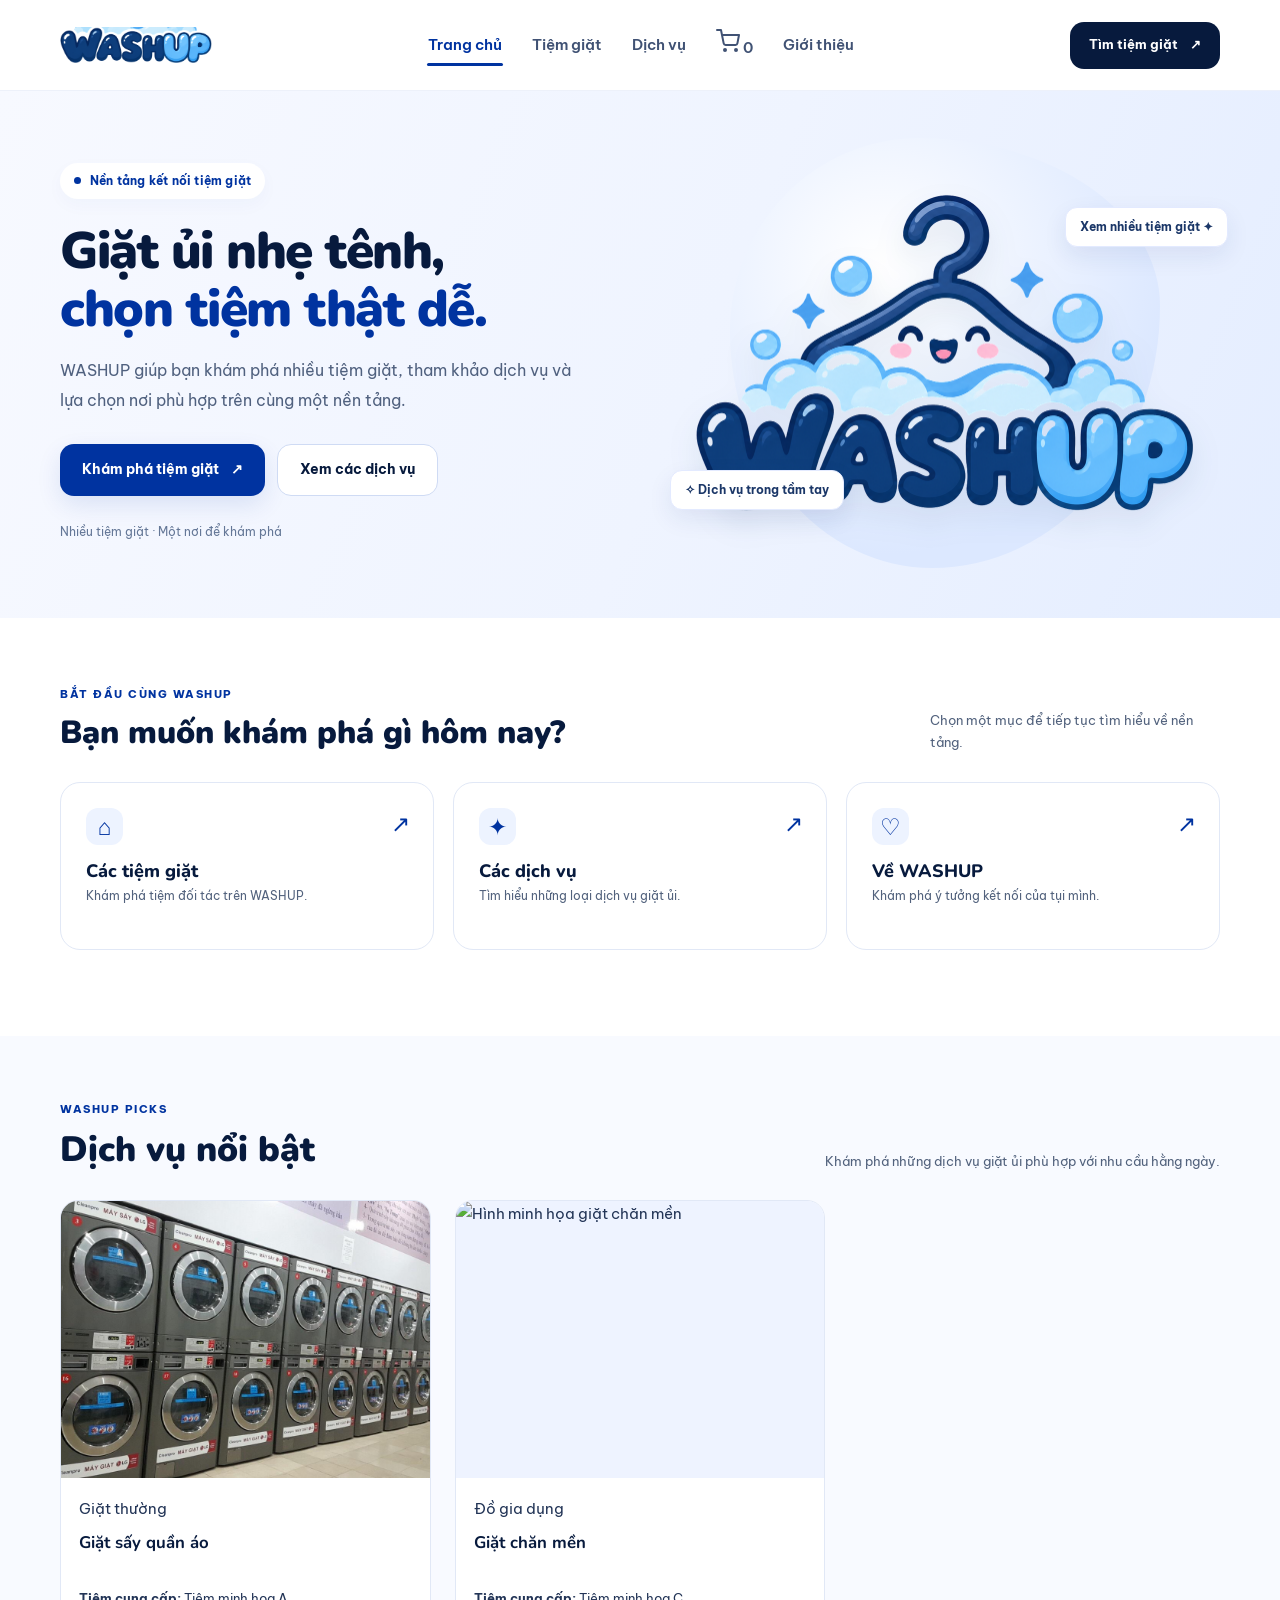
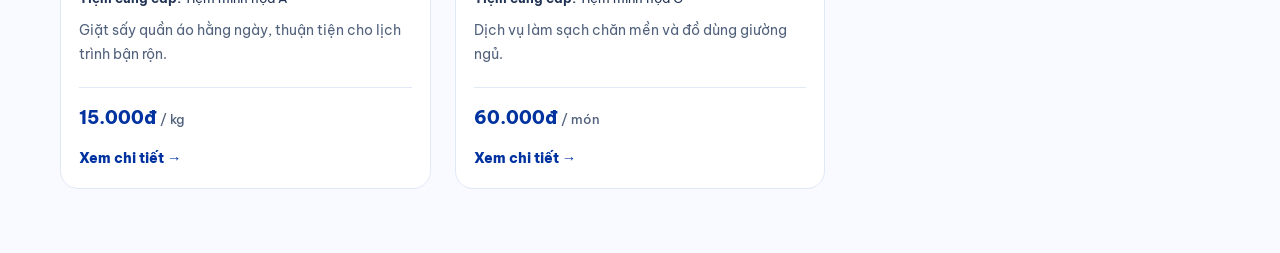
==== commit a85de7ee: "Update index.html" ====
--- a/index.html
+++ b/index.html
@@ -6,6 +6,7 @@
   <meta name="description" content="WASHUP – sàn trung gian kết nối khách hàng và các tiệm giặt ủi." />
   <title>Trang chủ | WASHUP</title>
   <link rel="stylesheet" href="css/style.css" />
+  <link rel="icon" type="image/png" href="images/washup-logo-full.png">
 </head>
 <body>
   <a class="skip-link" href="#main-content">Bỏ qua menu để đến nội dung</a>
@@ -20,16 +21,30 @@
       </a>
 
       <!-- Menu điều hướng chính -->
-      <nav class="main-nav" aria-label="Điều hướng chính">
-        <a href="index.html" aria-current="page">Trang chủ</a>
-        <a href="shops.html">Tiệm giặt</a>
-        <a href="products.html">Dịch vụ</a>
-        <!-- ĐÃ THÊM SỐ 3: GIỎ HÀNG VỚI BADGE SỐ LƯỢNG -->
-        <a href="cart.html" class="nav-cart">
-          Giỏ hàng (<span id="cart-badge">0</span>)
-        </a>
-        <a href="about.html">Giới thiệu</a>
-      </nav>
+<nav class="main-nav" aria-label="Điều hướng chính">
+  <a href="index.html" aria-current="page">Trang chủ</a>
+  <a href="shops.html">Tiệm giặt</a>
+  <a href="products.html">Dịch vụ</a>
+
+  <!-- Biểu tượng giỏ hàng -->
+  <a href="cart.html" class="nav-cart" aria-label="Giỏ hàng" title="Giỏ hàng">
+    <svg xmlns="http://www.w3.org/2000/svg"
+         width="24" height="24"
+         viewBox="0 0 24 24"
+         fill="none"
+         stroke="currentColor"
+         stroke-width="2"
+         stroke-linecap="round"
+         stroke-linejoin="round">
+      <circle cx="9" cy="21" r="1"></circle>
+      <circle cx="20" cy="21" r="1"></circle>
+      <path d="M1 1h4l2.68 13.39a2 2 0 0 0 2 1.61h9.72a2 2 0 0 0 2-1.61L23 6H6"></path>
+    </svg>
+    <span id="cart-badge">0</span>
+  </a>
+
+  <a href="about.html">Giới thiệu</a>
+</nav>
 
       <!-- Liên kết đến danh sách tiệm giặt -->
       <a class="header-cta" href="shops.html">
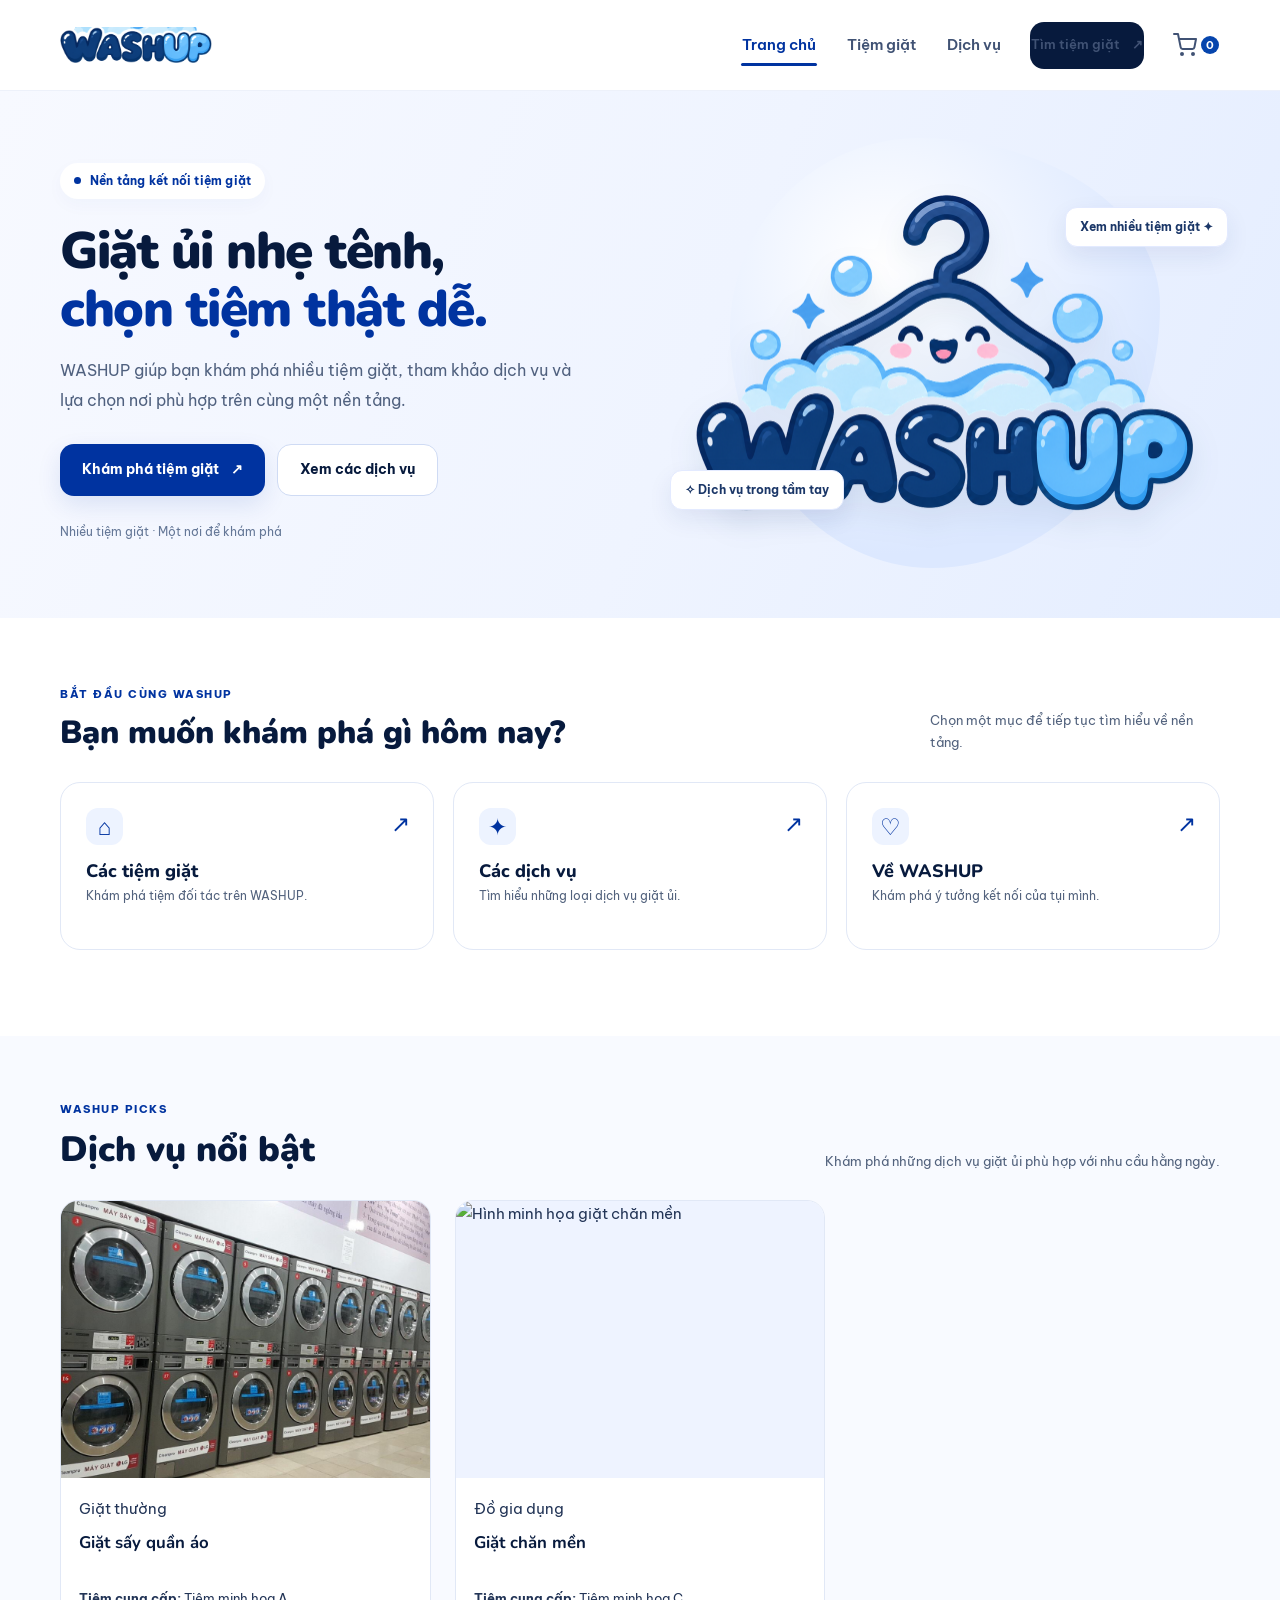
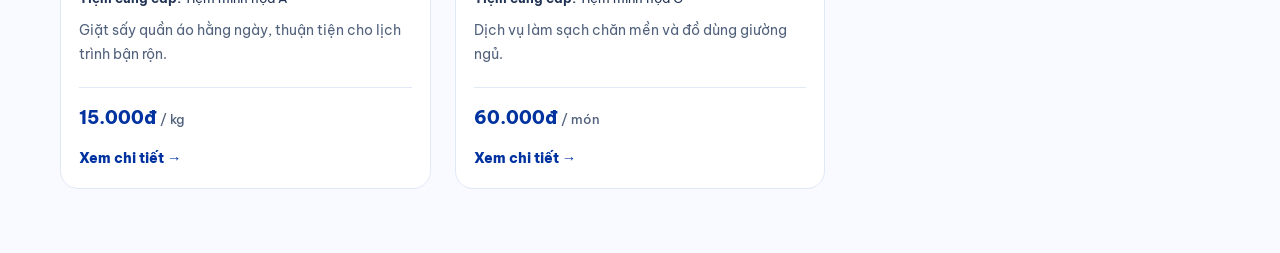
==== commit 0e8062bf: "Update index.html" ====
--- a/index.html
+++ b/index.html
@@ -26,33 +26,28 @@
   <a href="shops.html">Tiệm giặt</a>
   <a href="products.html">Dịch vụ</a>
 
-  <!-- Biểu tượng giỏ hàng -->
-  <a href="cart.html" class="nav-cart" aria-label="Giỏ hàng" title="Giỏ hàng">
-    <svg xmlns="http://www.w3.org/2000/svg"
-         width="24" height="24"
-         viewBox="0 0 24 24"
-         fill="none"
-         stroke="currentColor"
-         stroke-width="2"
-         stroke-linecap="round"
-         stroke-linejoin="round">
-      <circle cx="9" cy="21" r="1"></circle>
-      <circle cx="20" cy="21" r="1"></circle>
-      <path d="M1 1h4l2.68 13.39a2 2 0 0 0 2 1.61h9.72a2 2 0 0 0 2-1.61L23 6H6"></path>
-    </svg>
-    <span id="cart-badge">0</span>
-  </a>
-
-  <a href="about.html">Giới thiệu</a>
-</nav>
-
       <!-- Liên kết đến danh sách tiệm giặt -->
       <a class="header-cta" href="shops.html">
         Tìm tiệm giặt
         <span aria-hidden="true">↗</span>
       </a>
-
+      <a href="cart.html" class="nav-cart" aria-label="Giỏ hàng" title="Giỏ hàng">
+  <svg xmlns="http://www.w3.org/2000/svg"
+       width="24" height="24"
+       viewBox="0 0 24 24"
+       fill="none"
+       stroke="currentColor"
+       stroke-width="2"
+       stroke-linecap="round"
+       stroke-linejoin="round">
+    <circle cx="9" cy="21" r="1"></circle>
+    <circle cx="20" cy="21" r="1"></circle>
+    <path d="M1 1h4l2.68 13.39a2 2 0 0 0 2 1.61h9.72a2 2 0 0 0 2-1.61L23 6H6"></path>
+  </svg>
+  <span id="cart-badge">0</span>
+</a>
     </div>
+    
   </header>
 
   <!-- MAIN CONTENT -->
--- a/css/style.css
+++ b/css/style.css
@@ -1472,4 +1472,26 @@
     grid-template-columns: 1fr;
   }
 }
-
+.nav-cart {
+  display: inline-flex;
+  align-items: center;
+  justify-content: center;
+  gap: 4px;
+  text-decoration: none;
+  color: inherit;
+  position: relative;
+}
+
+#cart-badge {
+  font-size: 11px;
+  font-weight: 700;
+  background: #0645ad;
+  color: white;
+  border-radius: 50%;
+  min-width: 18px;
+  height: 18px;
+  display: inline-flex;
+  align-items: center;
+  justify-content: center;
+}
+
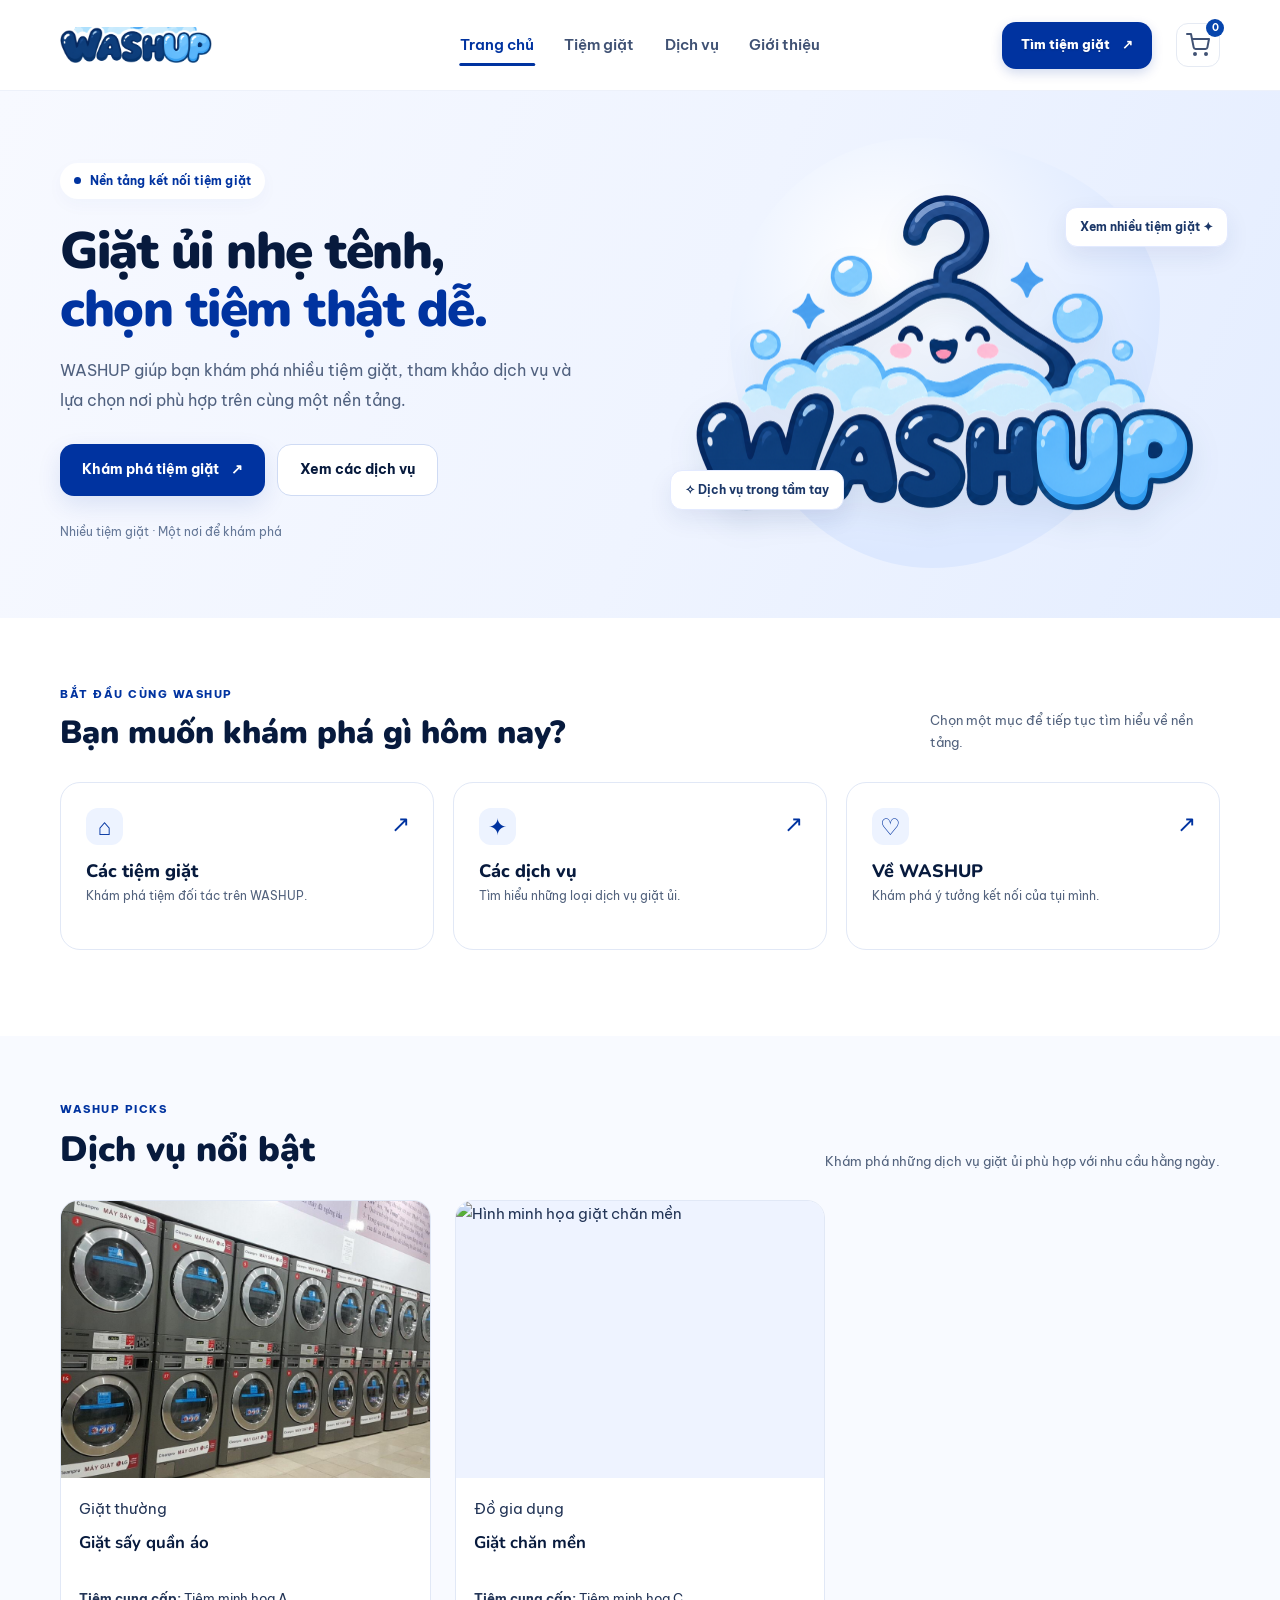
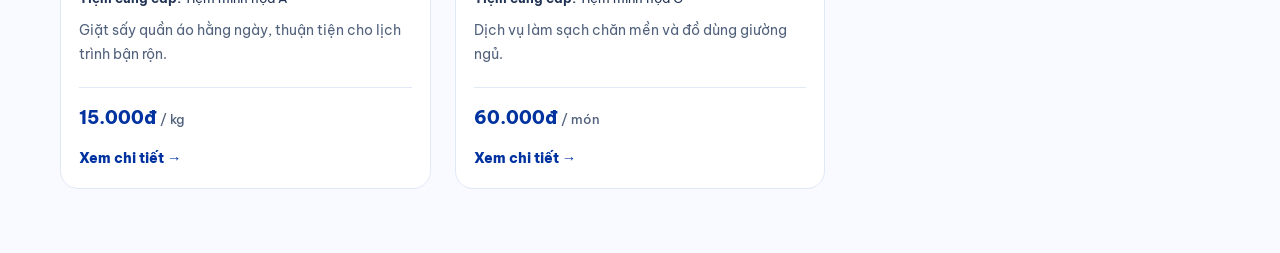
==== commit 03d051a0: "Update index.html" ====
--- a/index.html
+++ b/index.html
@@ -20,18 +20,23 @@
         <img src="images/washup-logo-wordmark.png" width="176" height="52" alt="WASHUP" />
       </a>
 
-      <!-- Menu điều hướng chính -->
+      
+<!-- Menu điều hướng chính -->
 <nav class="main-nav" aria-label="Điều hướng chính">
   <a href="index.html" aria-current="page">Trang chủ</a>
   <a href="shops.html">Tiệm giặt</a>
   <a href="products.html">Dịch vụ</a>
-
-      <!-- Liên kết đến danh sách tiệm giặt -->
-      <a class="header-cta" href="shops.html">
-        Tìm tiệm giặt
-        <span aria-hidden="true">↗</span>
-      </a>
-      <a href="cart.html" class="nav-cart" aria-label="Giỏ hàng" title="Giỏ hàng">
+  <a href="about.html">Giới thiệu</a>
+</nav>
+
+<!-- Nút tìm tiệm giặt -->
+<a class="header-cta" href="shops.html">
+  Tìm tiệm giặt
+  <span aria-hidden="true">↗</span>
+</a>
+
+<!-- Giỏ hàng -->
+<a href="cart.html" class="nav-cart" aria-label="Giỏ hàng" title="Giỏ hàng">
   <svg xmlns="http://www.w3.org/2000/svg"
        width="24" height="24"
        viewBox="0 0 24 24"
@@ -46,6 +51,7 @@
   </svg>
   <span id="cart-badge">0</span>
 </a>
+
     </div>
     
   </header>
--- a/css/style.css
+++ b/css/style.css
@@ -39,6 +39,7 @@
   justify-content: space-between;
   gap: 24px;
   min-height: 90px;
+  position: relative;
 }
 
 .brand {
@@ -60,6 +61,9 @@
   display: flex;
   align-items: center;
   gap: clamp(12px, 2.2vw, 34px);
+  position: absolute;
+  left: 50%;
+  transform: translateX(-50%);
 }
 
 .main-nav a {
@@ -106,10 +110,14 @@
 
 .header-cta {
   flex: 0 0 auto;
-  background: var(--navy);
-  color: var(--white);
+  margin-left: auto;
+  background: var(--imperial);
+  color: #ffffff;
   padding: 10px 19px;
   font-size: 13px;
+  font-weight: 800;
+  text-shadow: 0 1px 2px rgba(0, 0, 0, 0.2);
+  box-shadow: 0 4px 12px rgba(0, 51, 160, 0.18);
 }
 
 .header-cta:hover {
@@ -369,6 +377,8 @@
     min-height: 38px;
     font-size: 12px;
     padding: 6px 12px;
+    position: static;
+transform: none;
   }
 
   .main-nav {
@@ -1472,18 +1482,36 @@
     grid-template-columns: 1fr;
   }
 }
+
+/* GIỎ HÀNG Ở GÓC PHẢI HEADER */
 .nav-cart {
   display: inline-flex;
   align-items: center;
   justify-content: center;
   gap: 4px;
+  width: 44px;
+  height: 44px;
+  flex: 0 0 auto;
+  margin-left: 0;
   text-decoration: none;
-  color: inherit;
+  color: #405274;
   position: relative;
+  border: 1px solid #e5eaf3;
+  border-radius: 12px;
+  transition: all 0.2s ease;
+}
+
+.nav-cart:hover {
+  color: #0645ad;
+  background: #f0f5ff;
+  border-color: #0645ad;
 }
 
 #cart-badge {
-  font-size: 11px;
+  position: absolute;
+  top: -5px;
+  right: -5px;
+  font-size: 10px;
   font-weight: 700;
   background: #0645ad;
   color: white;
@@ -1495,3 +1523,4 @@
   justify-content: center;
 }
 
+
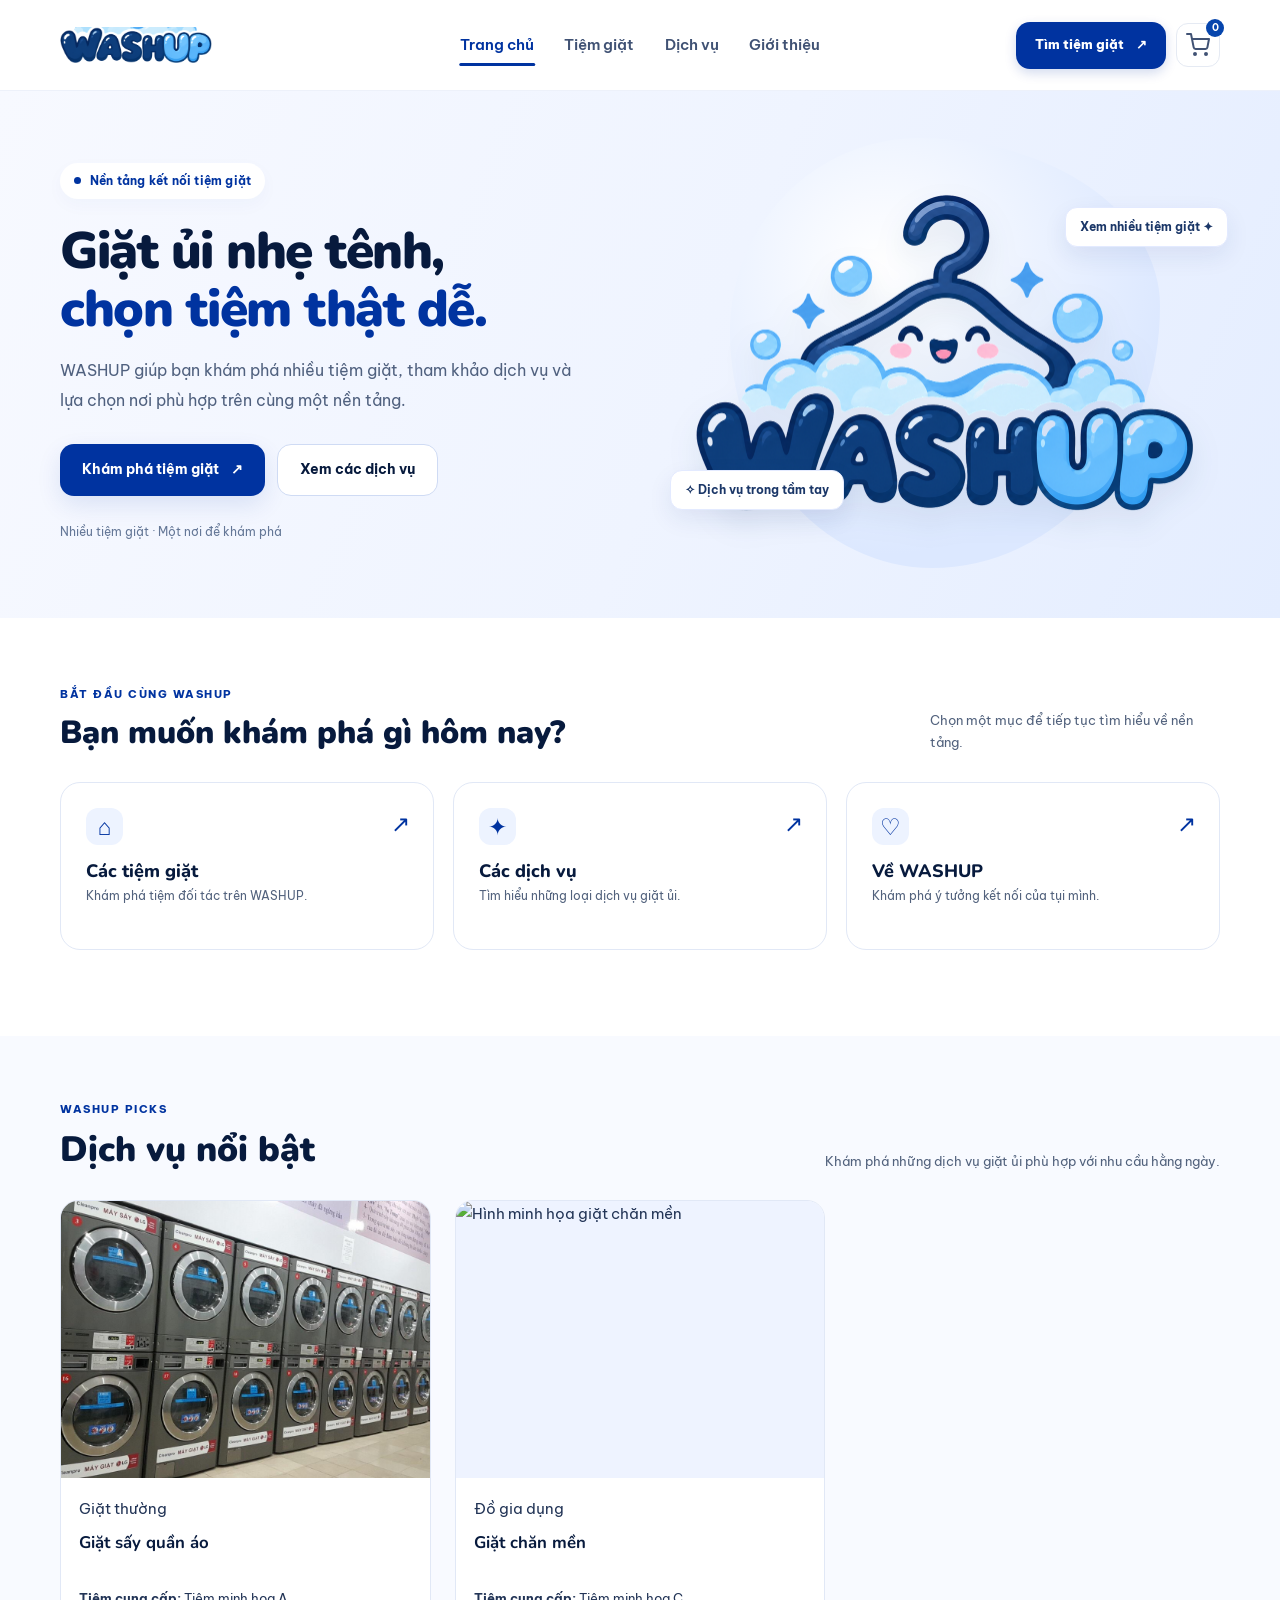
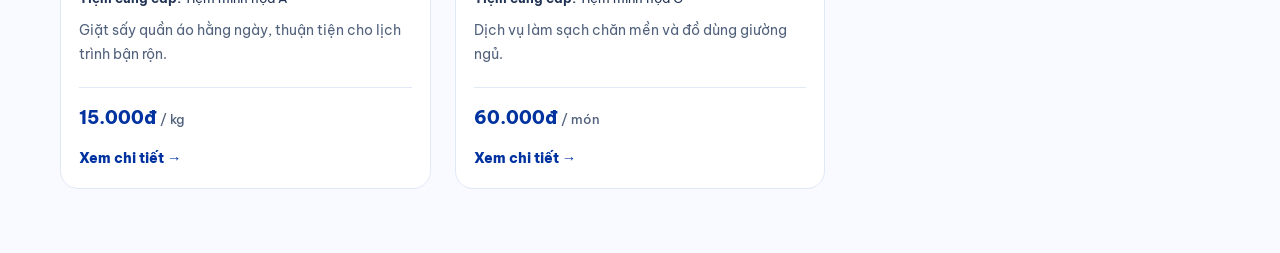
==== commit d5922c22: "Update index.html" ====
--- a/index.html
+++ b/index.html
@@ -213,4 +213,14 @@
             </div>
           </article>
 
-          <!-- D
+                   <!-- KẾT THÚC DANH SÁCH DỊCH VỤ NỔI BẬT -->
+        </div>
+      </div>
+    </section>
+
+  </main>
+
+  <!-- Cập nhật số lượng giỏ hàng -->
+  <script src="js/cart.js"></script>
+</body>
+</html>
--- a/css/style.css
+++ b/css/style.css
@@ -37,7 +37,7 @@
   display: flex;
   align-items: center;
   justify-content: space-between;
-  gap: 24px;
+  gap: 10px;
   min-height: 90px;
   position: relative;
 }
@@ -112,11 +112,10 @@
   flex: 0 0 auto;
   margin-left: auto;
   background: var(--imperial);
-  color: #ffffff;
+  color: #ffffff !important;
   padding: 10px 19px;
   font-size: 13px;
   font-weight: 800;
-  text-shadow: 0 1px 2px rgba(0, 0, 0, 0.2);
   box-shadow: 0 4px 12px rgba(0, 51, 160, 0.18);
 }
 
@@ -362,24 +361,34 @@
   }
 
   .header-inner {
-    display: grid;
-    grid-template-columns: 1fr auto;
-    column-gap: 12px;
-    row-gap: 0;
-    padding-top: 9px;
-  }
+  display: grid;
+  grid-template-columns: 1fr auto auto;
+  column-gap: 8px;
+  row-gap: 0;
+  padding-top: 9px;
+}
 
   .brand img {
     width: 125px;
   }
 
-  .header-cta {
-    min-height: 38px;
-    font-size: 12px;
-    padding: 6px 12px;
-    position: static;
-transform: none;
-  }
+  .brand {
+  grid-column: 1;
+  grid-row: 1;
+}
+
+.header-cta {
+  grid-column: 2;
+  grid-row: 1;
+  margin-left: 0;
+}
+
+.nav-cart {
+  grid-column: 3;
+  grid-row: 1;
+  width: 40px;
+  height: 40px;
+}
 
   .main-nav {
     grid-column: 1 / -1;
@@ -389,6 +398,8 @@
     gap: 23px;
     padding: 0 0 4px;
     scrollbar-width: thin;
+    position: static;
+transform: none;
   }
 
   .main-nav a {
@@ -437,6 +448,47 @@
     margin-top: 10px;
     max-width: none;
   }
+   .header-inner {
+    display: grid;
+    grid-template-columns: minmax(0, 1fr) auto auto;
+    column-gap: 8px;
+    align-items: center;
+  }
+
+  .header-inner > .brand {
+    grid-column: 1;
+    grid-row: 1;
+  }
+
+  .header-inner > .header-cta {
+    grid-column: 2;
+    grid-row: 1;
+    margin-left: 0;
+  }
+
+  .header-inner > .nav-cart {
+    grid-column: 3;
+    grid-row: 1;
+    justify-self: end;
+    margin-left: 0;
+  }
+
+ .header-inner > .main-nav {
+  grid-column: 1 / -1;
+  grid-row: 2;
+
+  display: flex;
+  justify-content: center;
+  align-items: center;
+
+  width: 100%;
+  margin: 0;
+  padding: 0;
+  gap: 20px;
+
+  position: static;
+  transform: none;
+}
 }
 
 /* Điều chỉnh bổ sung khi vùng hiển thị không vượt quá 480px */
